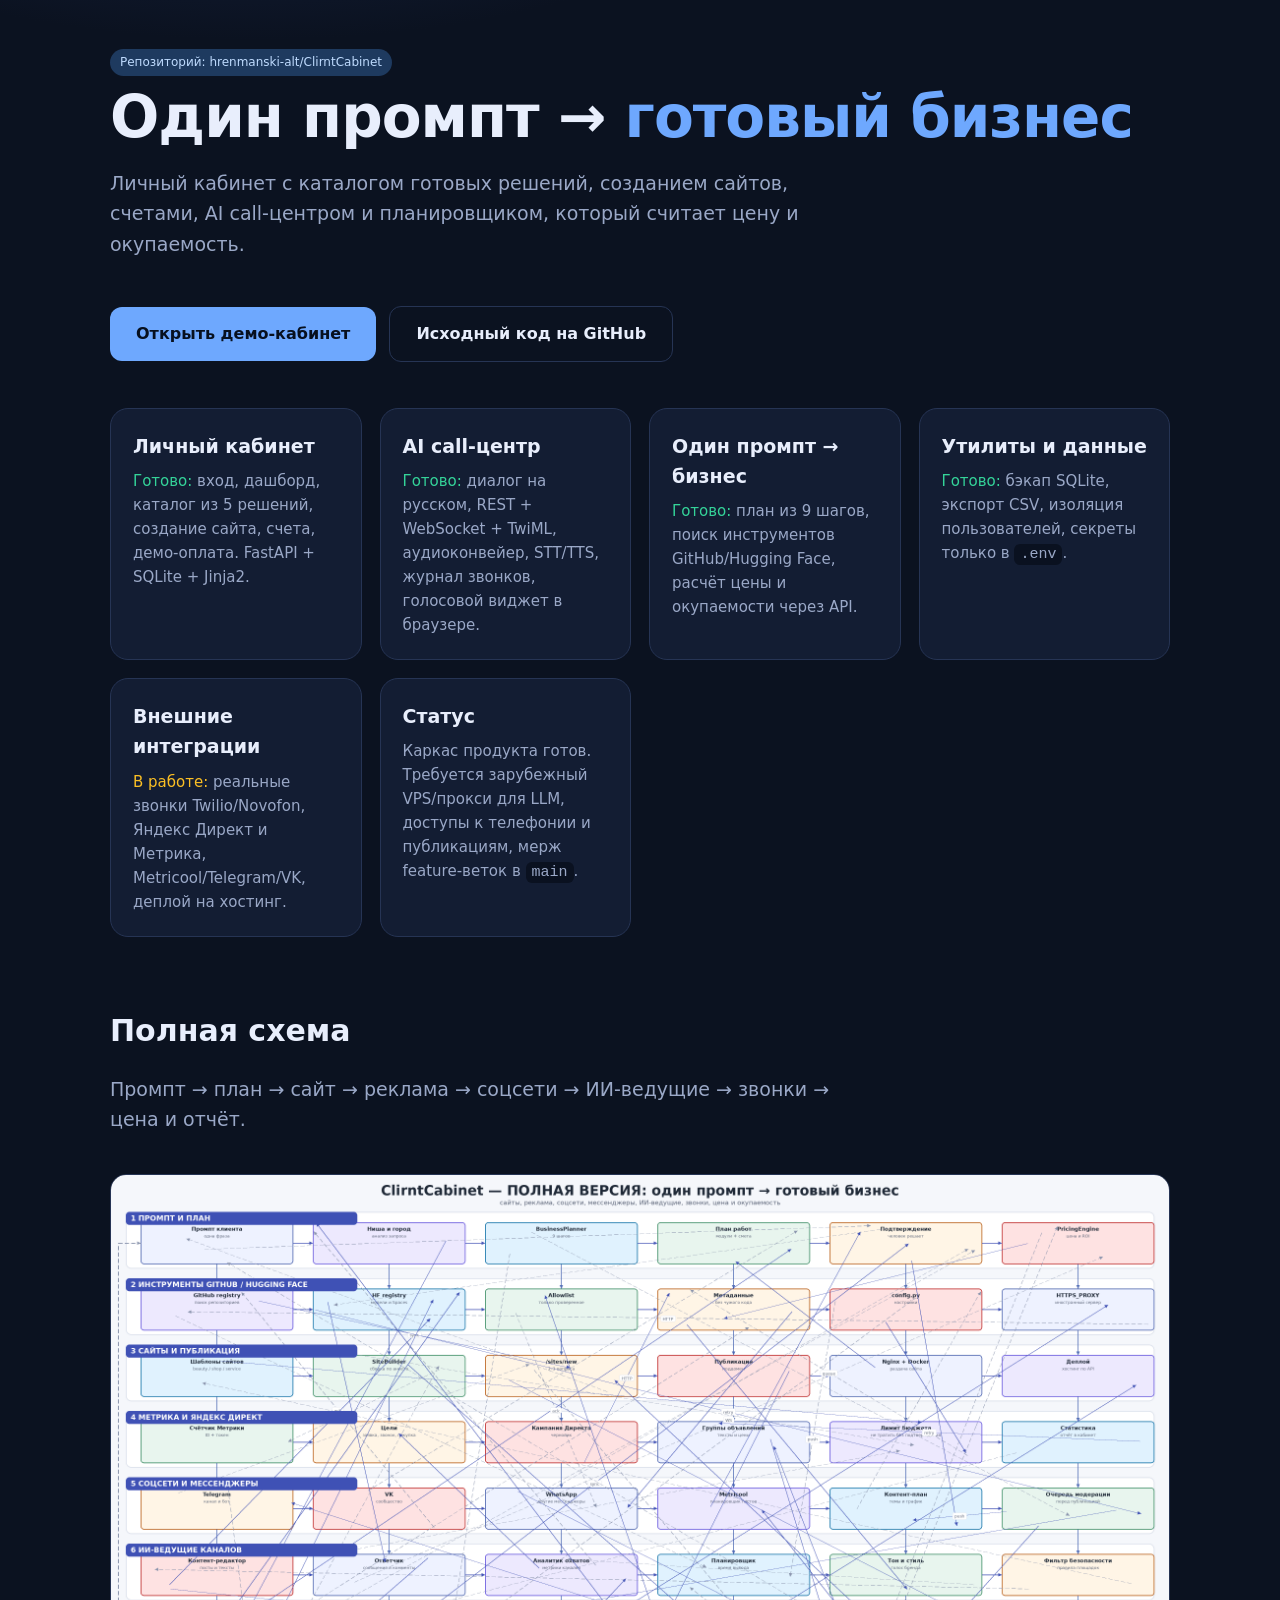
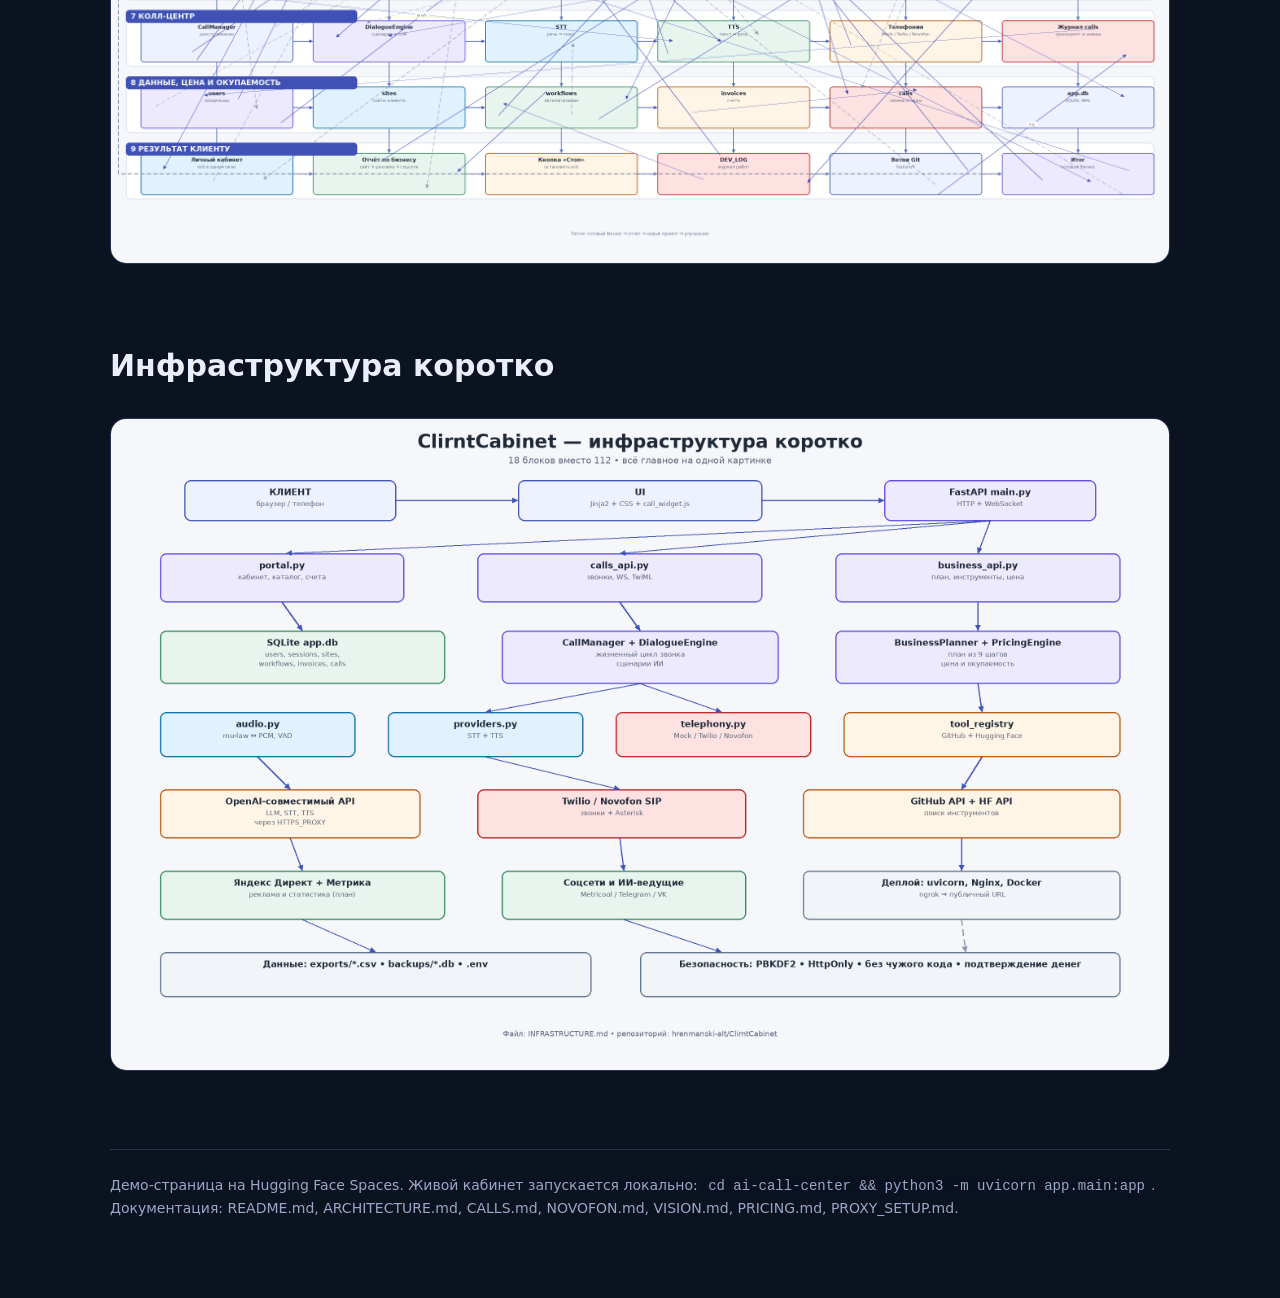
==== deploy_space/index.html @ 97dcaed8 "Publish ClirntCabinet showcase on Hugging Face and save link to phone" ====
<!doctype html>
<html lang="ru">
<head>
<meta charset="utf-8">
<meta name="viewport" content="width=device-width, initial-scale=1">
<title>ClirntCabinet — личный кабинет и AI call-центр</title>
<style>
:root{--bg:#0b1220;--card:#131d33;--line:#263454;--text:#e8eefc;--muted:#9aa8c7;--accent:#6ea8fe;--green:#34d399}
*{box-sizing:border-box}
body{margin:0;background:radial-gradient(1200px 600px at 20% -10%,#1c2c55 0%,var(--bg) 55%);color:var(--text);font:16px/1.6 system-ui,-apple-system,Segoe UI,sans-serif}
.wrap{max-width:1100px;margin:auto;padding:48px 20px 80px}
h1{font-size:clamp(32px,6vw,58px);line-height:1.08;margin:0 0 16px;letter-spacing:-1px}
h1 span{color:var(--accent)}
.sub{font-size:19px;color:var(--muted);max-width:760px}
.btn{display:inline-block;margin:28px 8px 0 0;padding:14px 26px;border-radius:12px;background:var(--accent);color:#07101f;font-weight:800;text-decoration:none}
.btn.ghost{background:transparent;border:1px solid var(--line);color:var(--text)}
.grid{display:grid;grid-template-columns:repeat(auto-fit,minmax(250px,1fr));gap:18px;margin-top:46px}
.card{background:var(--card);border:1px solid var(--line);border-radius:18px;padding:22px}
.card h3{margin:0 0 8px;font-size:19px}
.card p{margin:0;color:var(--muted);font-size:15px}
.tag{display:inline-block;padding:4px 10px;border-radius:999px;background:#1e3a5f;color:#bfdbfe;font-size:12px;margin-bottom:10px}
.ok{color:var(--green)}
.section{margin-top:70px}
.section h2{font-size:30px;margin:0 0 8px}
img{width:100%;border:1px solid var(--line);border-radius:16px;margin-top:20px;background:#fff}
footer{margin-top:70px;color:var(--muted);font-size:14px;border-top:1px solid var(--line);padding-top:24px}
code{background:#0a1120;padding:2px 6px;border-radius:6px}
</style>
</head>
<body>
<div class="wrap">
  <span class="tag">Репозиторий: hrenmanski-alt/ClirntCabinet</span>
  <h1>Один промпт → <span>готовый бизнес</span></h1>
  <p class="sub">Личный кабинет с каталогом готовых решений, созданием сайтов, счетами, AI call-центром и планировщиком, который считает цену и окупаемость.</p>
  <a class="btn" href="DEMO_URL">Открыть демо-кабинет</a>
  <a class="btn ghost" href="https://github.com/hrenmanski-alt/ClirntCabinet">Исходный код на GitHub</a>

  <div class="grid">
    <div class="card"><h3>Личный кабинет</h3><p><span class="ok">Готово:</span> вход, дашборд, каталог из 5 решений, создание сайта, счета, демо-оплата. FastAPI + SQLite + Jinja2.</p></div>
    <div class="card"><h3>AI call-центр</h3><p><span class="ok">Готово:</span> диалог на русском, REST + WebSocket + TwiML, аудиоконвейер, STT/TTS, журнал звонков, голосовой виджет в браузере.</p></div>
    <div class="card"><h3>Один промпт → бизнес</h3><p><span class="ok">Готово:</span> план из 9 шагов, поиск инструментов GitHub/Hugging Face, расчёт цены и окупаемости через API.</p></div>
    <div class="card"><h3>Утилиты и данные</h3><p><span class="ok">Готово:</span> бэкап SQLite, экспорт CSV, изоляция пользователей, секреты только в <code>.env</code>.</p></div>
    <div class="card"><h3>Внешние интеграции</h3><p><span style="color:#fbbf24">В работе:</span> реальные звонки Twilio/Novofon, Яндекс Директ и Метрика, Metricool/Telegram/VK, деплой на хостинг.</p></div>
    <div class="card"><h3>Статус</h3><p>Каркас продукта готов. Требуется зарубежный VPS/прокси для LLM, доступы к телефонии и публикациям, мерж feature-веток в <code>main</code>.</p></div>
  </div>

  <div class="section">
    <h2>Полная схема</h2>
    <p class="sub">Промпт → план → сайт → реклама → соцсети → ИИ-ведущие → звонки → цена и отчёт.</p>
    <img src="assets/business_full.png" alt="Полная архитектура бизнес-конвейера">
  </div>

  <div class="section">
    <h2>Инфраструктура коротко</h2>
    <img src="assets/infrastructure_short.png" alt="Короткая схема инфраструктуры">
  </div>

  <footer>
    Демо-страница на Hugging Face Spaces. Живой кабинет запускается локально: <code>cd ai-call-center && python3 -m uvicorn app.main:app</code>.<br>
    Документация: README.md, ARCHITECTURE.md, CALLS.md, NOVOFON.md, VISION.md, PRICING.md, PROXY_SETUP.md.
  </footer>
</div>
</body>
</html>
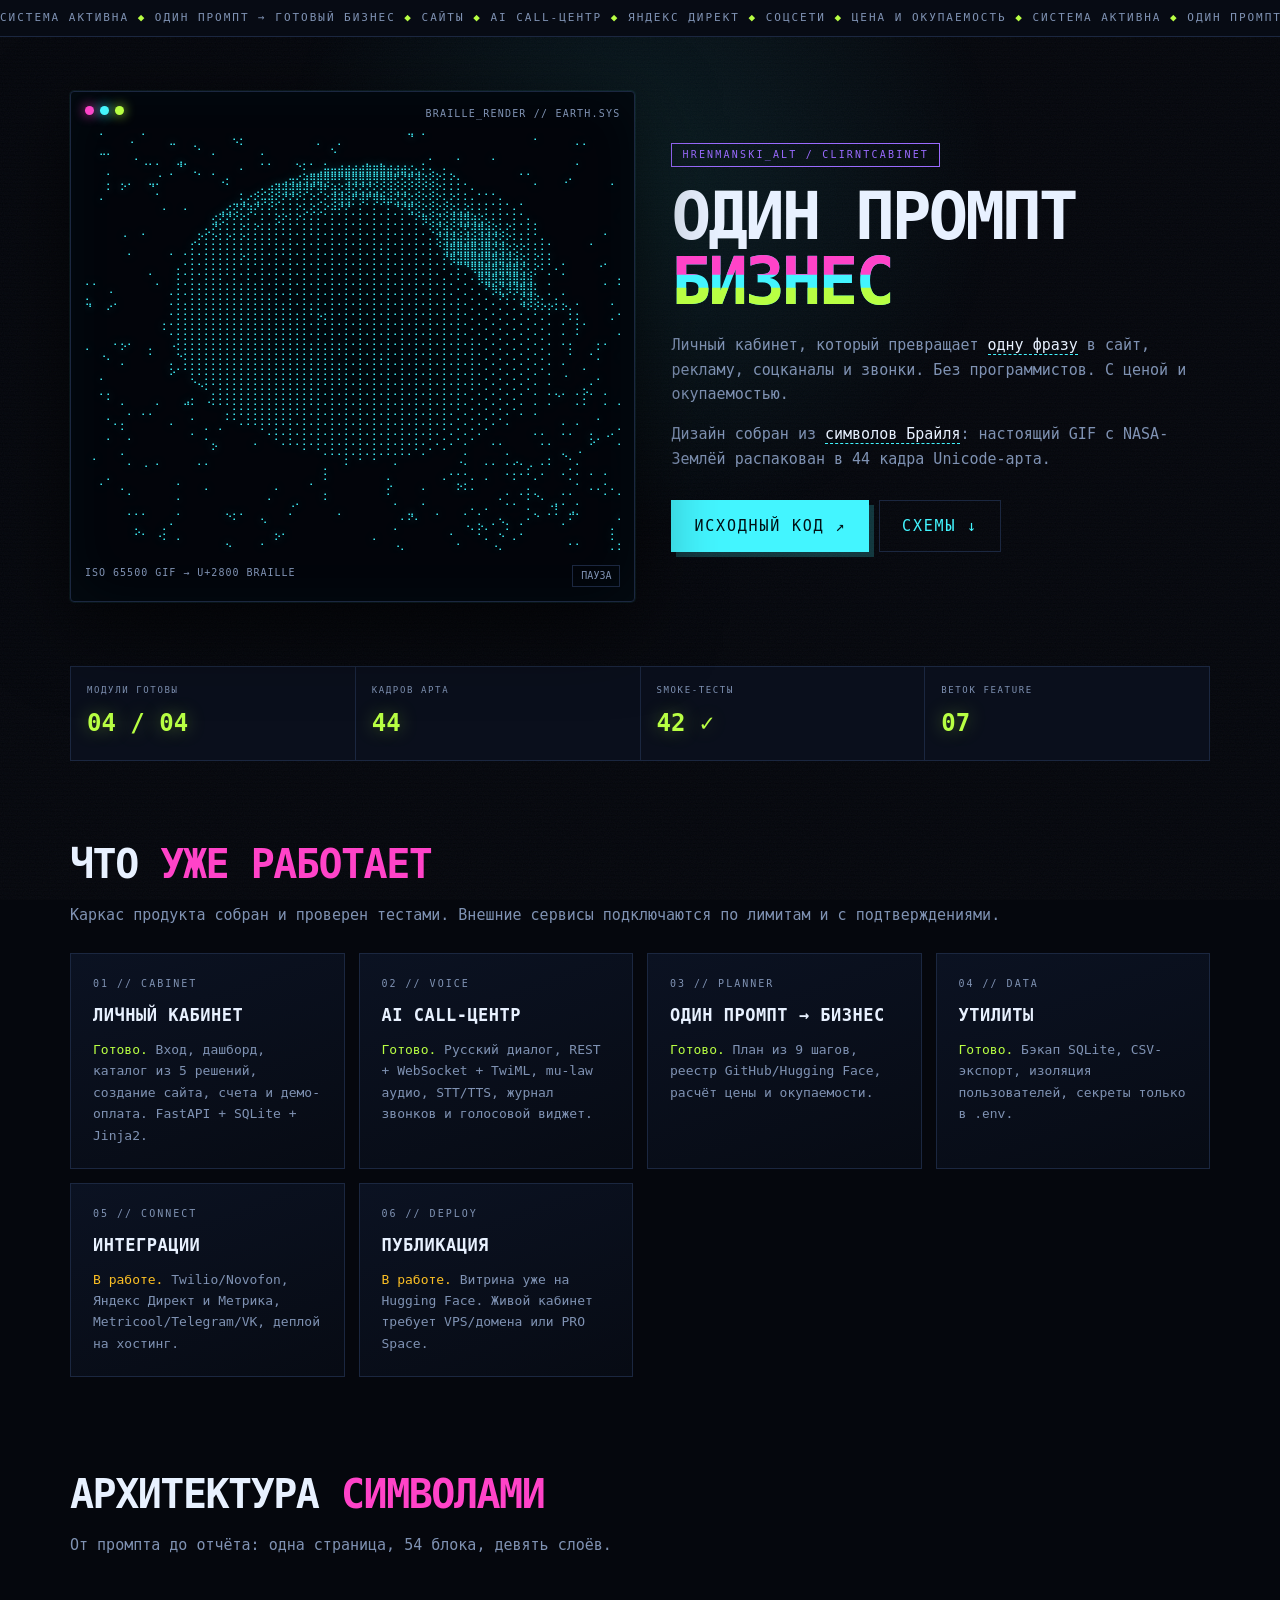
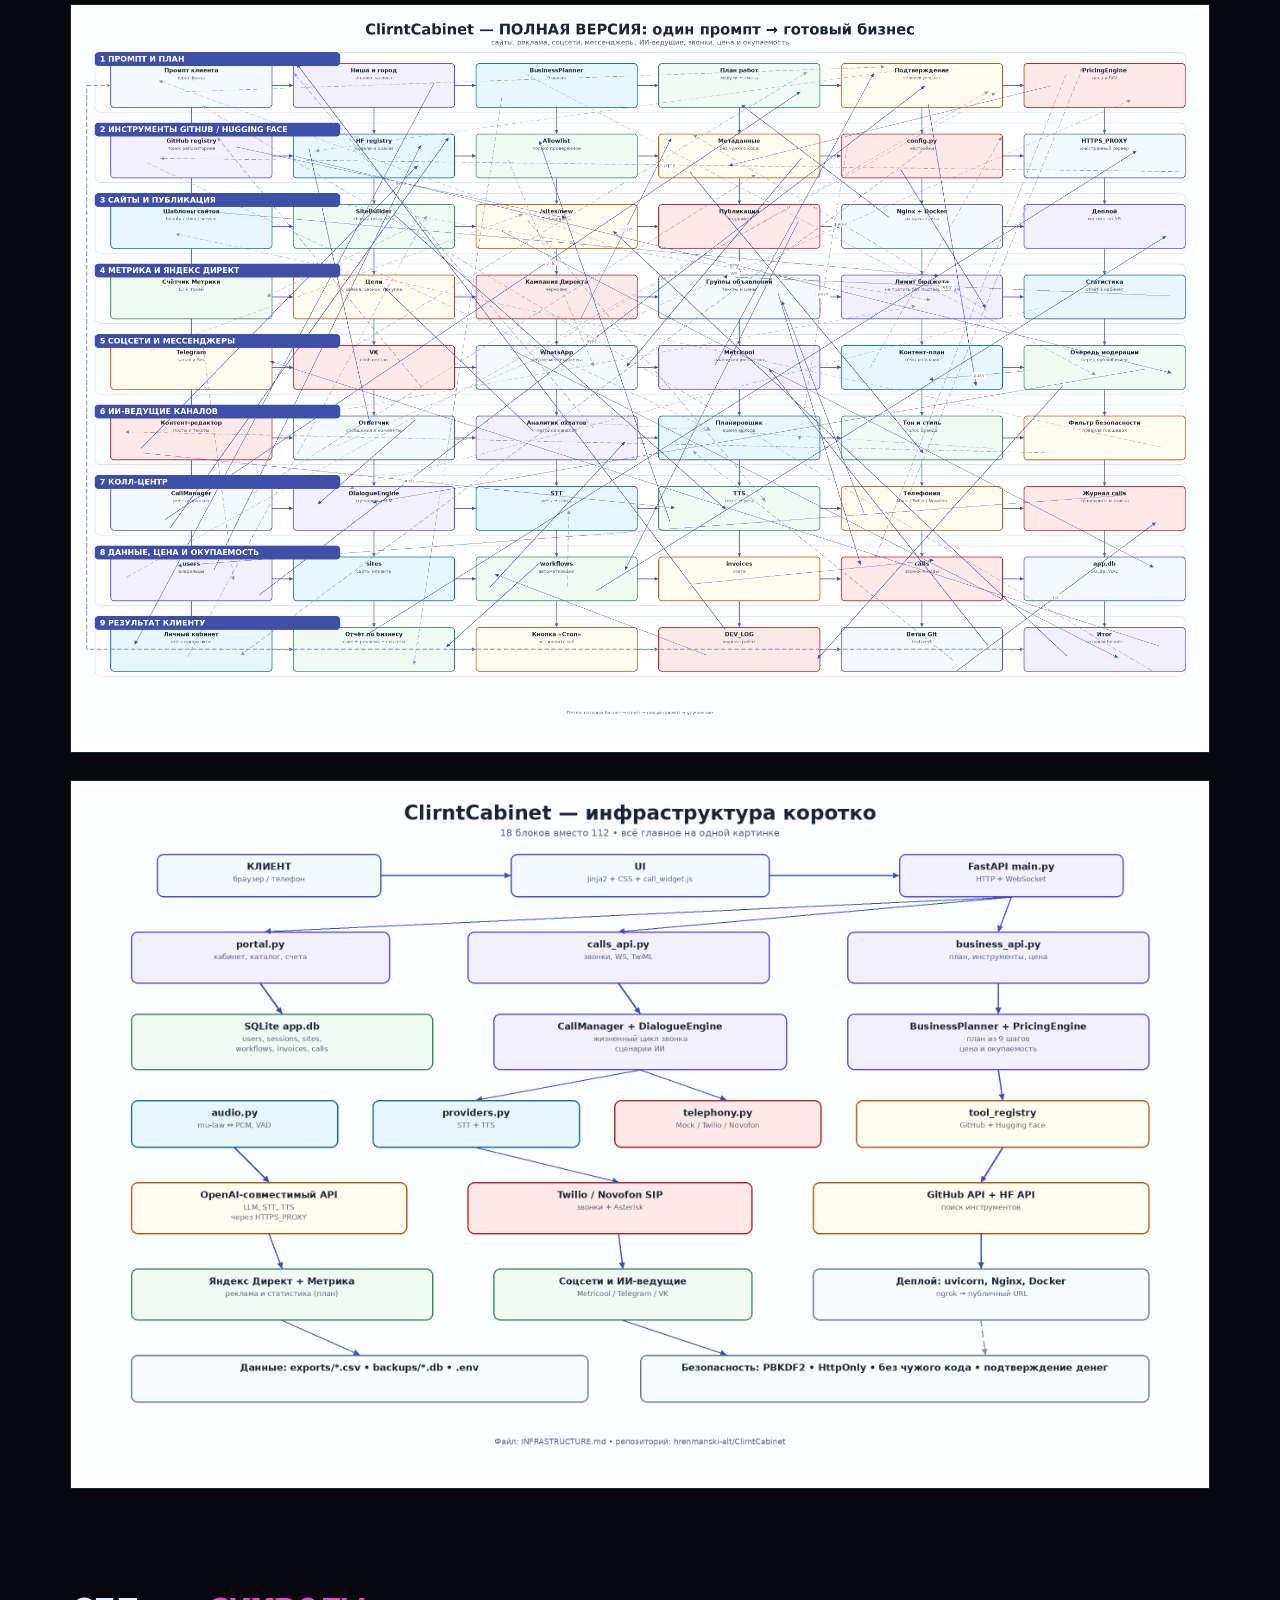
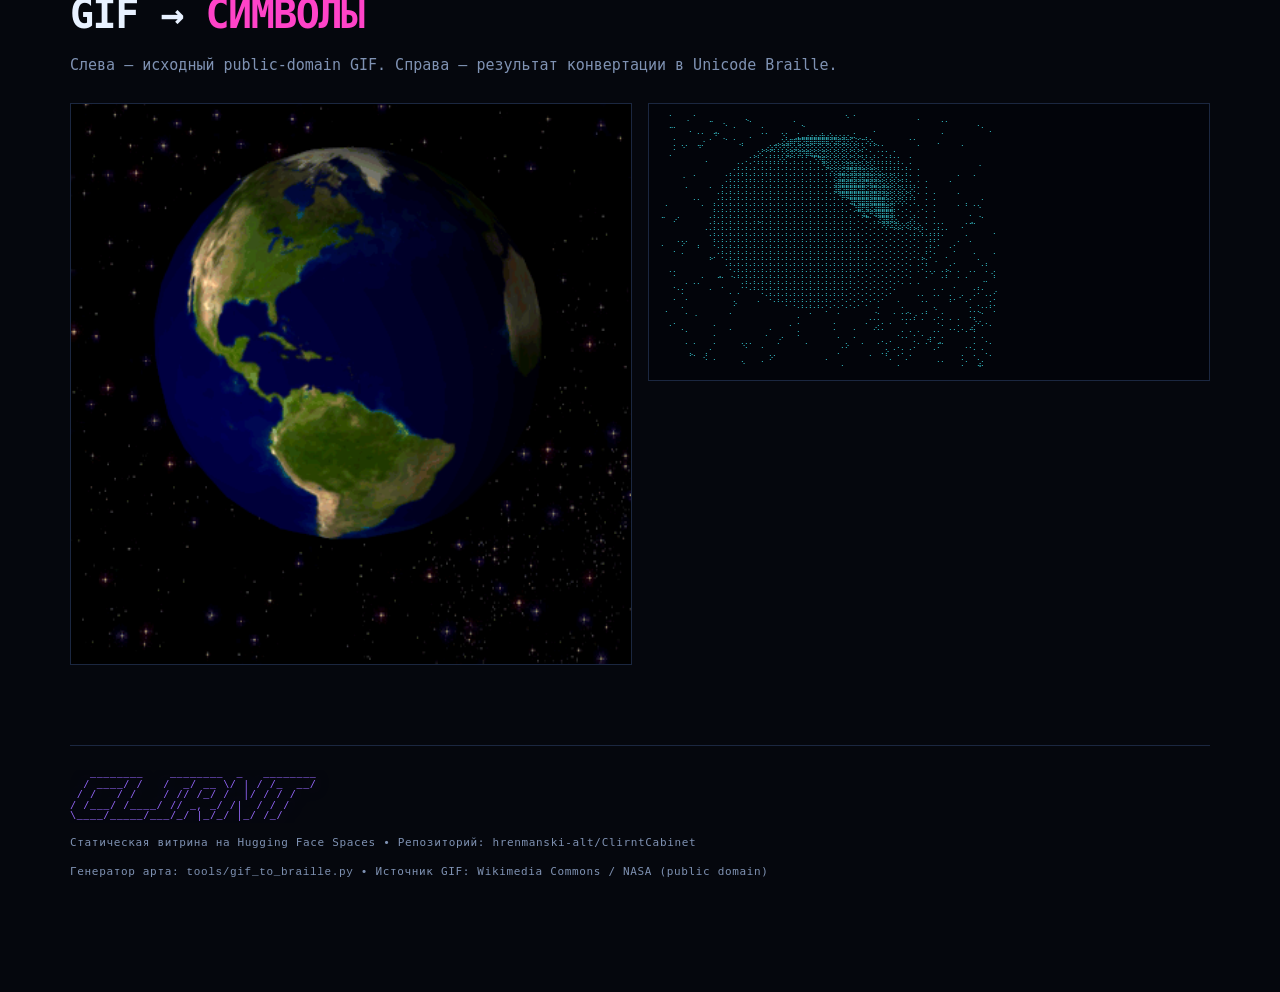
==== commit 67e9ea06: "Add Braille ASCII design showcase and generator" ====
--- a/deploy_space/index.html
+++ b/deploy_space/index.html
@@ -3,62 +3,212 @@
 <head>
 <meta charset="utf-8">
 <meta name="viewport" content="width=device-width, initial-scale=1">
-<title>ClirntCabinet — личный кабинет и AI call-центр</title>
+<title>ClirntCabinet // ONE PROMPT → BUSINESS</title>
 <style>
-:root{--bg:#0b1220;--card:#131d33;--line:#263454;--text:#e8eefc;--muted:#9aa8c7;--accent:#6ea8fe;--green:#34d399}
+:root{
+  --bg:#05070d; --panel:#0a0f1c; --line:#1b2740;
+  --cyan:#43f5ff; --pink:#ff43c8; --lime:#b8ff43; --violet:#9a6bff;
+  --text:#e8f1ff; --muted:#7f92b3;
+}
 *{box-sizing:border-box}
-body{margin:0;background:radial-gradient(1200px 600px at 20% -10%,#1c2c55 0%,var(--bg) 55%);color:var(--text);font:16px/1.6 system-ui,-apple-system,Segoe UI,sans-serif}
-.wrap{max-width:1100px;margin:auto;padding:48px 20px 80px}
-h1{font-size:clamp(32px,6vw,58px);line-height:1.08;margin:0 0 16px;letter-spacing:-1px}
-h1 span{color:var(--accent)}
-.sub{font-size:19px;color:var(--muted);max-width:760px}
-.btn{display:inline-block;margin:28px 8px 0 0;padding:14px 26px;border-radius:12px;background:var(--accent);color:#07101f;font-weight:800;text-decoration:none}
-.btn.ghost{background:transparent;border:1px solid var(--line);color:var(--text)}
-.grid{display:grid;grid-template-columns:repeat(auto-fit,minmax(250px,1fr));gap:18px;margin-top:46px}
-.card{background:var(--card);border:1px solid var(--line);border-radius:18px;padding:22px}
-.card h3{margin:0 0 8px;font-size:19px}
-.card p{margin:0;color:var(--muted);font-size:15px}
-.tag{display:inline-block;padding:4px 10px;border-radius:999px;background:#1e3a5f;color:#bfdbfe;font-size:12px;margin-bottom:10px}
-.ok{color:var(--green)}
-.section{margin-top:70px}
-.section h2{font-size:30px;margin:0 0 8px}
-img{width:100%;border:1px solid var(--line);border-radius:16px;margin-top:20px;background:#fff}
-footer{margin-top:70px;color:var(--muted);font-size:14px;border-top:1px solid var(--line);padding-top:24px}
-code{background:#0a1120;padding:2px 6px;border-radius:6px}
+html{scroll-behavior:smooth}
+body{
+  margin:0;background:var(--bg);color:var(--text);
+  font:15px/1.65 ui-monospace,SFMono-Regular,Menlo,Consolas,"DejaVu Sans Mono",monospace;
+  overflow-x:hidden;cursor:crosshair;
+}
+/* --- atmosphere --- */
+.scanlines,.noise,.glow{position:fixed;inset:0;pointer-events:none;z-index:9}
+.scanlines{background:repeating-linear-gradient(180deg,transparent 0 3px,rgba(0,0,0,.28) 3px 4px);opacity:.45}
+.noise{opacity:.045;background-image:url("data:image/svg+xml,%3Csvg xmlns='http://www.w3.org/2000/svg' width='120' height='120'%3E%3Cfilter id='n'%3E%3CfeTurbulence type='fractalNoise' baseFrequency='.85' numOctaves='3'/%3E%3C/filter%3E%3Crect width='100%25' height='100%25' filter='url(%23n)'/%3E%3C/svg%3E")}
+.glow{background:radial-gradient(520px circle at var(--mx,50%) var(--my,20%),rgba(67,245,255,.09),transparent 70%)}
+a{color:var(--cyan);text-decoration:none}
+a:hover{color:var(--pink)}
+.wrap{position:relative;z-index:10;max-width:1180px;margin:auto;padding:0 20px 100px}
+
+/* --- ticker --- */
+.ticker{position:relative;z-index:11;overflow:hidden;border-bottom:1px solid var(--line);background:#070b14;white-space:nowrap;font-size:11px;letter-spacing:.18em;color:var(--muted);padding:9px 0}
+.ticker div{display:inline-block;animation:slide 26s linear infinite}
+.ticker b{color:var(--lime);font-weight:400}
+@keyframes slide{from{transform:translateX(100vw)}to{transform:translateX(-100%)}}
+
+/* --- hero --- */
+.hero{display:grid;grid-template-columns:minmax(0,1.05fr) minmax(0,1fr);gap:36px;align-items:center;padding:54px 0 26px}
+.terminal{
+  position:relative;border:1px solid var(--line);border-radius:4px;background:#02040a;
+  padding:14px;box-shadow:0 0 0 1px rgba(67,245,255,.06),0 24px 80px rgba(0,0,0,.65),inset 0 0 60px rgba(67,245,255,.035);
+  overflow:hidden;
+}
+.terminal:before{content:"";position:absolute;inset:0;background:linear-gradient(115deg,transparent 42%,rgba(67,245,255,.07) 50%,transparent 58%);transform:translateX(-100%);animation:sweep 6s ease-in-out infinite}
+@keyframes sweep{0%,60%{transform:translateX(-100%)}100%{transform:translateX(100%)}}
+.bar{display:flex;gap:6px;margin-bottom:10px}
+.bar i{width:9px;height:9px;border-radius:50%;background:var(--pink);box-shadow:0 0 12px var(--pink)}
+.bar i:nth-child(2){background:var(--cyan);box-shadow:0 0 12px var(--cyan)}
+.bar i:nth-child(3){background:var(--lime);box-shadow:0 0 12px var(--lime)}
+.bar span{margin-left:auto;color:var(--muted);font-size:10px;letter-spacing:.12em}
+pre#ascii{
+  margin:0;color:var(--cyan);font:10px/1 ui-monospace,Menlo,Consolas,"DejaVu Sans Mono",monospace;
+  letter-spacing:0;text-shadow:0 0 8px rgba(67,245,255,.55);white-space:pre;
+  width:100%;overflow:hidden;
+}
+@media(max-width:700px){pre#ascii{font-size:5.3px}}
+.terminal-foot{display:flex;justify-content:space-between;margin-top:12px;color:var(--muted);font-size:10px;letter-spacing:.1em}
+.btn-mini{border:1px solid var(--line);background:transparent;color:var(--muted);font:inherit;font-size:10px;padding:2px 8px;cursor:pointer}
+.btn-mini:hover{color:var(--cyan);border-color:var(--cyan)}
+
+.tag{display:inline-block;border:1px solid var(--violet);color:var(--violet);padding:3px 10px;font-size:10px;letter-spacing:.22em;text-transform:uppercase;margin-bottom:18px}
+h1{font-size:clamp(34px,6.4vw,66px);line-height:.98;margin:0 0 18px;letter-spacing:-3px;text-transform:uppercase}
+h1 .g{position:relative;display:inline-block;color:var(--cyan)}
+h1 .g:before,h1 .g:after{content:attr(data-t);position:absolute;left:0;top:0;width:100%;overflow:hidden}
+h1 .g:before{color:var(--pink);clip-path:inset(0 0 62% 0);animation:gl1 3.4s steps(2) infinite}
+h1 .g:after{color:var(--lime);clip-path:inset(58% 0 0 0);animation:gl2 2.7s steps(2) infinite}
+@keyframes gl1{0%,88%,100%{transform:translate(0)}90%{transform:translate(-4px,1px)}94%{transform:translate(3px,-1px)}}
+@keyframes gl2{0%,85%,100%{transform:translate(0)}88%{transform:translate(4px,1px)}92%{transform:translate(-3px,0)}}
+.lead{color:var(--muted);max-width:520px;font-size:15px}
+.lead em{color:var(--text);font-style:normal;border-bottom:1px dashed var(--cyan)}
+.actions{display:flex;flex-wrap:wrap;gap:10px;margin-top:28px}
+.btn{padding:13px 22px;border:1px solid var(--cyan);color:#001015;background:var(--cyan);font:700 12px/1 inherit;letter-spacing:.12em;text-transform:uppercase;box-shadow:5px 5px 0 rgba(67,245,255,.2)}
+.btn:hover{box-shadow:5px 5px 0 var(--pink);color:#000}
+.btn.ghost{background:transparent;color:var(--cyan);border-color:var(--line);box-shadow:none}
+.btn.ghost:hover{border-color:var(--pink);color:var(--pink);box-shadow:none}
+
+/* --- telemetry --- */
+.telemetry{display:grid;grid-template-columns:repeat(4,1fr);gap:1px;background:var(--line);border:1px solid var(--line);margin:38px 0 70px}
+.t{background:var(--panel);padding:16px}
+.t small{display:block;color:var(--muted);font-size:9px;letter-spacing:.18em;text-transform:uppercase}
+.t b{display:block;font-size:24px;color:var(--lime);margin-top:6px;text-shadow:0 0 18px rgba(184,255,67,.35)}
+
+/* --- cards --- */
+h2{font-size:clamp(24px,4vw,40px);letter-spacing:-1.5px;text-transform:uppercase;margin:0 0 6px}
+h2 span{color:var(--pink)}
+.hint{color:var(--muted);margin:0 0 26px}
+.grid{display:grid;grid-template-columns:repeat(auto-fit,minmax(270px,1fr));gap:14px}
+.card{position:relative;background:linear-gradient(160deg,#0b1222,#070b14);border:1px solid var(--line);padding:22px;overflow:hidden;transition:.25s}
+.card:before{content:"";position:absolute;left:0;top:0;width:3px;height:100%;background:var(--cyan);transform:scaleY(0);transform-origin:top;transition:.25s}
+.card:hover{transform:translateY(-5px);border-color:var(--cyan);box-shadow:0 18px 40px rgba(0,0,0,.5)}
+.card:hover:before{transform:scaleY(1)}
+.card:nth-child(2n):before{background:var(--pink)}
+.card:nth-child(3n):before{background:var(--lime)}
+.card .num{color:var(--muted);font-size:10px;letter-spacing:.2em}
+.card h3{margin:8px 0 10px;font-size:17px;text-transform:uppercase;letter-spacing:.5px}
+.card p{margin:0;color:var(--muted);font-size:13px}
+.ok{color:var(--lime)}
+.wait{color:#fbbf24}
+
+.section{margin-top:84px}
+.diagram{width:100%;border:1px solid var(--line);background:#fff;padding:8px;margin-top:20px;filter:saturate(.85) contrast(1.05)}
+.split{display:grid;grid-template-columns:1fr 1fr;gap:16px;align-items:start}
+@media(max-width:760px){.hero,.split,.telemetry{grid-template-columns:1fr}}
+pre.sample{margin:0;background:#02040a;border:1px solid var(--line);padding:12px;color:var(--cyan);font:6px/1 monospace;overflow:hidden;max-height:280px}
+img.src{width:100%;border:1px solid var(--line);background:#000}
+.logo{white-space:pre;color:var(--violet);font:10px/1.05 monospace;text-shadow:0 0 16px rgba(154,107,255,.5);overflow:hidden}
+footer{margin-top:80px;border-top:1px solid var(--line);padding-top:24px;color:var(--muted);font-size:11px;letter-spacing:.06em}
+footer a{color:var(--muted)}
 </style>
 </head>
 <body>
+<div class="scanlines"></div><div class="noise"></div><div class="glow"></div>
+
+<div class="ticker"><div>
+  СИСТЕМА АКТИВНА <b>◆</b> ОДИН ПРОМПТ → ГОТОВЫЙ БИЗНЕС <b>◆</b> САЙТЫ <b>◆</b> AI CALL-ЦЕНТР <b>◆</b> ЯНДЕКС ДИРЕКТ <b>◆</b> СОЦСЕТИ <b>◆</b> ЦЕНА И ОКУПАЕМОСТЬ <b>◆</b> 
+  СИСТЕМА АКТИВНА <b>◆</b> ОДИН ПРОМПТ → ГОТОВЫЙ БИЗНЕС <b>◆</b> САЙТЫ <b>◆</b> AI CALL-ЦЕНТР <b>◆</b> ЯНДЕКС ДИРЕКТ <b>◆</b> СОЦСЕТИ <b>◆</b> ЦЕНА И ОКУПАЕМОСТЬ <b>◆</b>
+</div></div>
+
 <div class="wrap">
-  <span class="tag">Репозиторий: hrenmanski-alt/ClirntCabinet</span>
-  <h1>Один промпт → <span>готовый бизнес</span></h1>
-  <p class="sub">Личный кабинет с каталогом готовых решений, созданием сайтов, счетами, AI call-центром и планировщиком, который считает цену и окупаемость.</p>
-  <a class="btn" href="DEMO_URL">Открыть демо-кабинет</a>
-  <a class="btn ghost" href="https://github.com/hrenmanski-alt/ClirntCabinet">Исходный код на GitHub</a>
-
-  <div class="grid">
-    <div class="card"><h3>Личный кабинет</h3><p><span class="ok">Готово:</span> вход, дашборд, каталог из 5 решений, создание сайта, счета, демо-оплата. FastAPI + SQLite + Jinja2.</p></div>
-    <div class="card"><h3>AI call-центр</h3><p><span class="ok">Готово:</span> диалог на русском, REST + WebSocket + TwiML, аудиоконвейер, STT/TTS, журнал звонков, голосовой виджет в браузере.</p></div>
-    <div class="card"><h3>Один промпт → бизнес</h3><p><span class="ok">Готово:</span> план из 9 шагов, поиск инструментов GitHub/Hugging Face, расчёт цены и окупаемости через API.</p></div>
-    <div class="card"><h3>Утилиты и данные</h3><p><span class="ok">Готово:</span> бэкап SQLite, экспорт CSV, изоляция пользователей, секреты только в <code>.env</code>.</p></div>
-    <div class="card"><h3>Внешние интеграции</h3><p><span style="color:#fbbf24">В работе:</span> реальные звонки Twilio/Novofon, Яндекс Директ и Метрика, Metricool/Telegram/VK, деплой на хостинг.</p></div>
-    <div class="card"><h3>Статус</h3><p>Каркас продукта готов. Требуется зарубежный VPS/прокси для LLM, доступы к телефонии и публикациям, мерж feature-веток в <code>main</code>.</p></div>
+  <header class="hero">
+    <div class="terminal">
+      <div class="bar"><i></i><i></i><i></i><span>BRAILLE_RENDER // EARTH.SYS</span></div>
+      <pre id="ascii">ЗАГРУЗКА СИМВОЛОВ…</pre>
+      <div class="terminal-foot">
+        <span>ISO 65500 GIF → U+2800 BRAILLE</span>
+        <button class="btn-mini" id="toggle">ПАУЗА</button>
+      </div>
+    </div>
+    <div>
+      <span class="tag">Hrenmanski_alt / ClirntCabinet</span>
+      <h1>Один промпт<br><span class="g" data-t="БИЗНЕС">БИЗНЕС</span></h1>
+      <p class="lead">Личный кабинет, который превращает <em>одну фразу</em> в сайт, рекламу, соцканалы и звонки. Без программистов. С ценой и окупаемостью.</p>
+      <p class="lead">Дизайн собран из <em>символов Брайля</em>: настоящий GIF с NASA-Землёй распакован в 44 кадра Unicode-арта.</p>
+      <div class="actions">
+        <a class="btn" href="https://github.com/hrenmanski-alt/ClirntCabinet">Исходный код ↗</a>
+        <a class="btn ghost" href="#scheme">Схемы ↓</a>
+      </div>
+    </div>
+  </header>
+
+  <div class="telemetry">
+    <div class="t"><small>Модули готовы</small><b>04 / 04</b></div>
+    <div class="t"><small>Кадров арта</small><b>44</b></div>
+    <div class="t"><small>Smoke-тесты</small><b>42 ✓</b></div>
+    <div class="t"><small>Веток feature</small><b>07</b></div>
   </div>
 
-  <div class="section">
-    <h2>Полная схема</h2>
-    <p class="sub">Промпт → план → сайт → реклама → соцсети → ИИ-ведущие → звонки → цена и отчёт.</p>
-    <img src="assets/business_full.png" alt="Полная архитектура бизнес-конвейера">
-  </div>
-
-  <div class="section">
-    <h2>Инфраструктура коротко</h2>
-    <img src="assets/infrastructure_short.png" alt="Короткая схема инфраструктуры">
-  </div>
+  <section>
+    <h2>Что <span>уже работает</span></h2>
+    <p class="hint">Каркас продукта собран и проверен тестами. Внешние сервисы подключаются по лимитам и с подтверждениями.</p>
+    <div class="grid">
+      <div class="card"><div class="num">01 // CABINET</div><h3>Личный кабинет</h3><p><span class="ok">Готово.</span> Вход, дашборд, каталог из 5 решений, создание сайта, счета и демо-оплата. FastAPI + SQLite + Jinja2.</p></div>
+      <div class="card"><div class="num">02 // VOICE</div><h3>AI call-центр</h3><p><span class="ok">Готово.</span> Русский диалог, REST + WebSocket + TwiML, mu-law аудио, STT/TTS, журнал звонков и голосовой виджет.</p></div>
+      <div class="card"><div class="num">03 // PLANNER</div><h3>Один промпт → бизнес</h3><p><span class="ok">Готово.</span> План из 9 шагов, реестр GitHub/Hugging Face, расчёт цены и окупаемости.</p></div>
+      <div class="card"><div class="num">04 // DATA</div><h3>Утилиты</h3><p><span class="ok">Готово.</span> Бэкап SQLite, CSV-экспорт, изоляция пользователей, секреты только в <code>.env</code>.</p></div>
+      <div class="card"><div class="num">05 // CONNECT</div><h3>Интеграции</h3><p><span class="wait">В работе.</span> Twilio/Novofon, Яндекс Директ и Метрика, Metricool/Telegram/VK, деплой на хостинг.</p></div>
+      <div class="card"><div class="num">06 // DEPLOY</div><h3>Публикация</h3><p><span class="wait">В работе.</span> Витрина уже на Hugging Face. Живой кабинет требует VPS/домена или PRO Space.</p></div>
+    </div>
+  </section>
+
+  <section class="section" id="scheme">
+    <h2>Архитектура <span>символами</span></h2>
+    <p class="hint">От промпта до отчёта: одна страница, 54 блока, девять слоёв.</p>
+    <img class="diagram" src="assets/business_full.png" alt="Полная схема бизнес-конвейера">
+    <img class="diagram" src="assets/infrastructure_short.png" alt="Короткая схема инфраструктуры">
+  </section>
+
+  <section class="section">
+    <h2>GIF → <span>символы</span></h2>
+    <p class="hint">Слева — исходный public-domain GIF. Справа — результат конвертации в Unicode Braille.</p>
+    <div class="split">
+      <img class="src" src="assets/rotating_earth.gif" alt="Исходный GIF: вращающаяся Земля">
+      <pre class="sample" id="sample">…</pre>
+    </div>
+  </section>
 
   <footer>
-    Демо-страница на Hugging Face Spaces. Живой кабинет запускается локально: <code>cd ai-call-center && python3 -m uvicorn app.main:app</code>.<br>
-    Документация: README.md, ARCHITECTURE.md, CALLS.md, NOVOFON.md, VISION.md, PRICING.md, PROXY_SETUP.md.
+    <div class="logo">   ________    ________  _   ________
+  / ____/ /   /  _/ __ \/ | / /_  __/
+ / /   / /    / // /_/ /  |/ / / /
+/ /___/ /____/ // _, _/ /|  / / /
+\____/_____/___/_/ |_/_/ |_/ /_/</div>
+    <p>Статическая витрина на Hugging Face Spaces • Репозиторий: <a href="https://github.com/hrenmanski-alt/ClirntCabinet">hrenmanski-alt/ClirntCabinet</a></p>
+    <p>Генератор арта: <code>tools/gif_to_braille.py</code> • Источник GIF: Wikimedia Commons / NASA (public domain)</p>
   </footer>
 </div>
+
+<script src="ascii_frames.js"></script>
+<script>
+(function(){
+  const frames = window.ASCII_FRAMES || [];
+  const out = document.getElementById('ascii');
+  const sample = document.getElementById('sample');
+  const toggle = document.getElementById('toggle');
+  let i = 0, timer = null;
+
+  function draw(){
+    if(!frames.length) return;
+    out.textContent = frames[i];
+    if(sample && i % 8 === 0) sample.textContent = frames[i];
+    i = (i + 1) % frames.length;
+  }
+  function play(){ if(!timer) timer = setInterval(draw, 90); toggle.textContent = 'ПАУЗА'; }
+  function pause(){ clearInterval(timer); timer = null; toggle.textContent = 'ИГРАТЬ'; }
+  toggle.addEventListener('click', function(){ timer ? pause() : play(); });
+  document.addEventListener('keydown', function(e){ if(e.code === 'Space'){ e.preventDefault(); timer ? pause() : play(); } });
+  if(frames.length){ draw(); play(); }
+
+  document.addEventListener('mousemove', function(e){
+    document.documentElement.style.setProperty('--mx', e.clientX + 'px');
+    document.documentElement.style.setProperty('--my', e.clientY + 'px');
+  });
+})();
+</script>
 </body>
 </html>
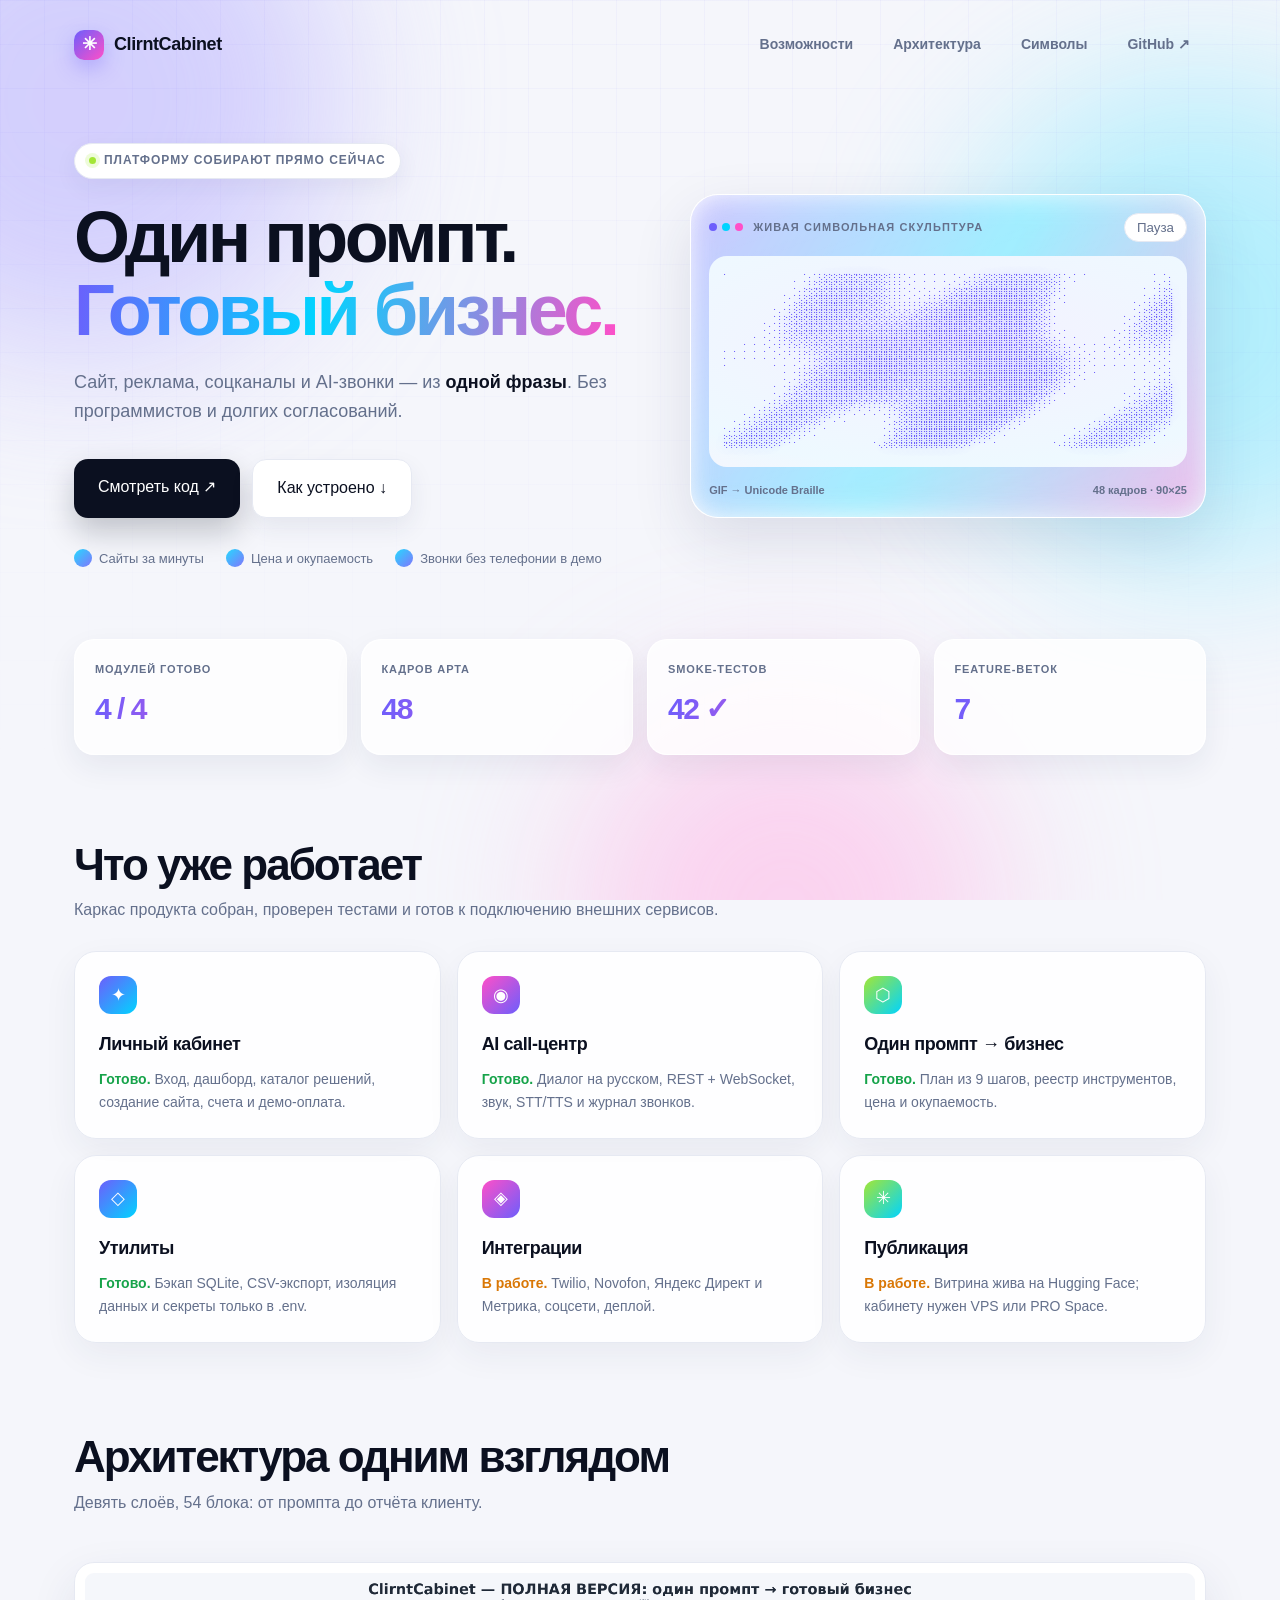
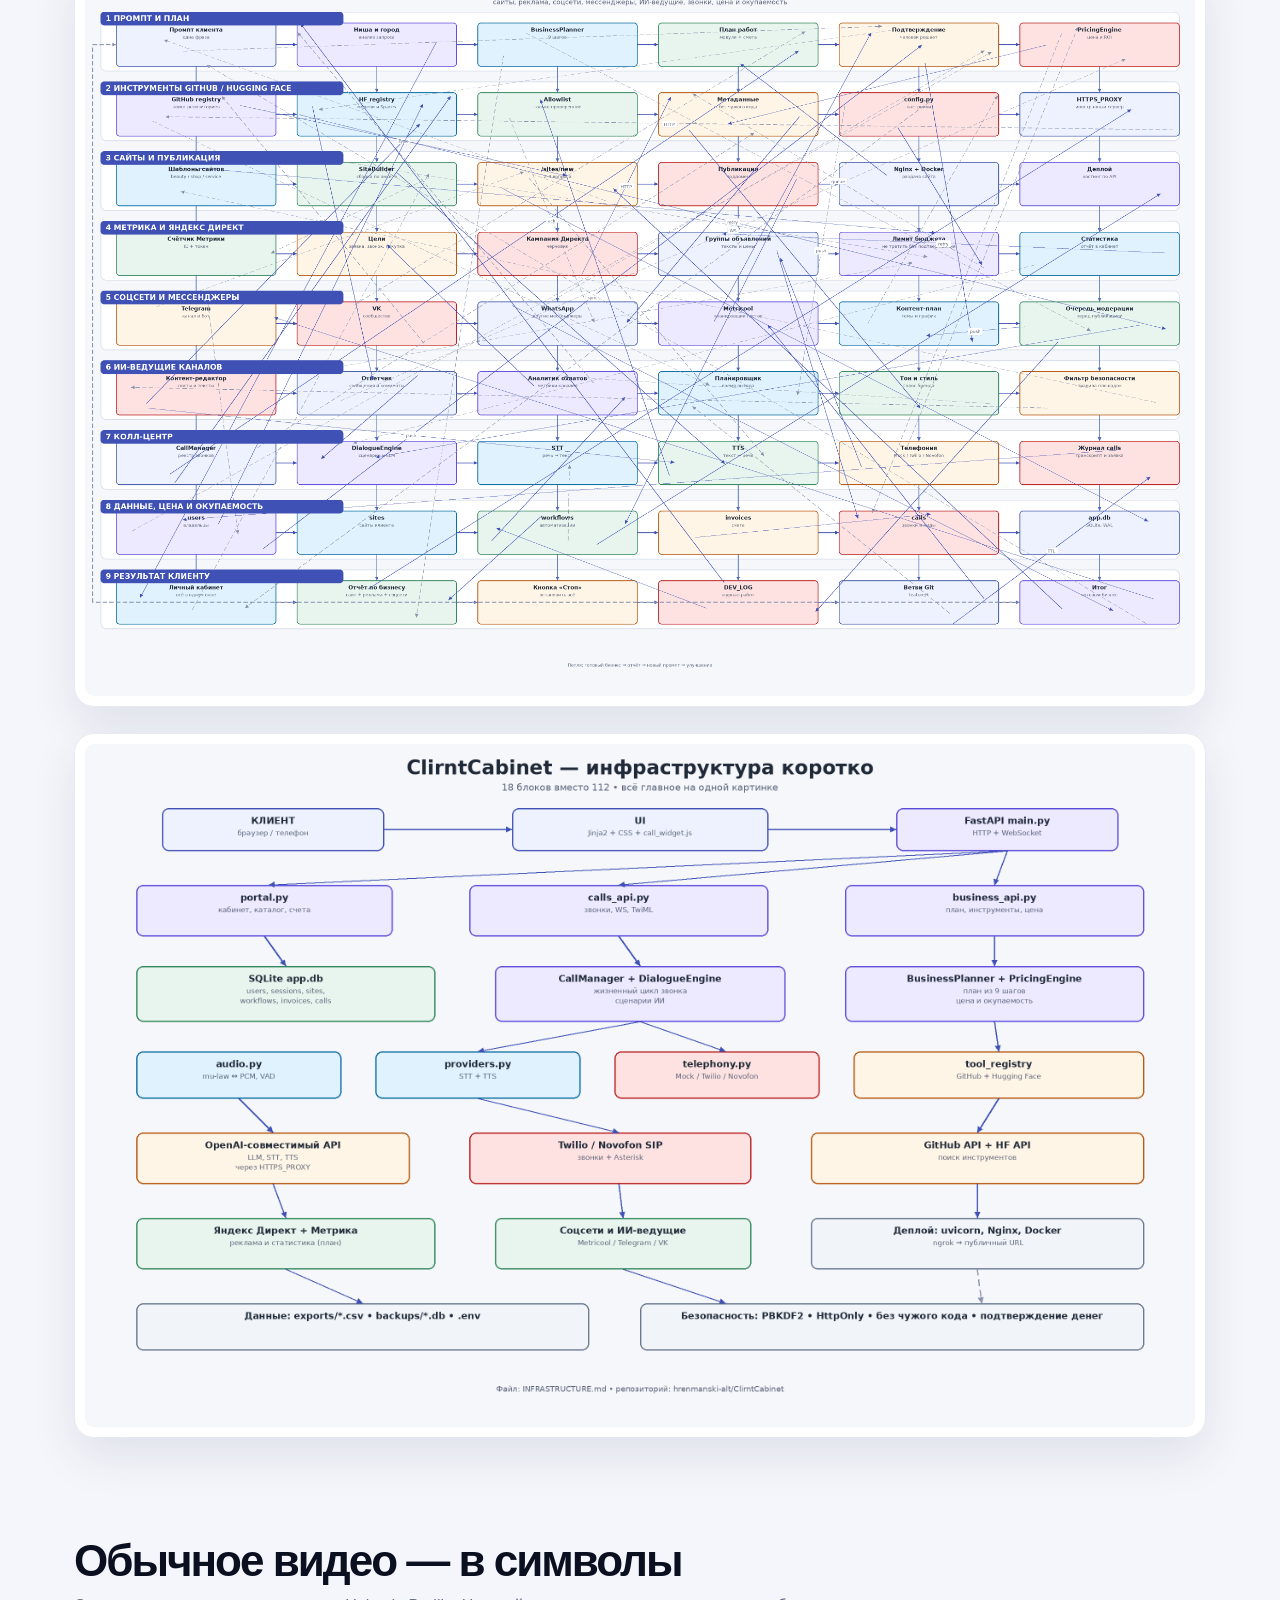
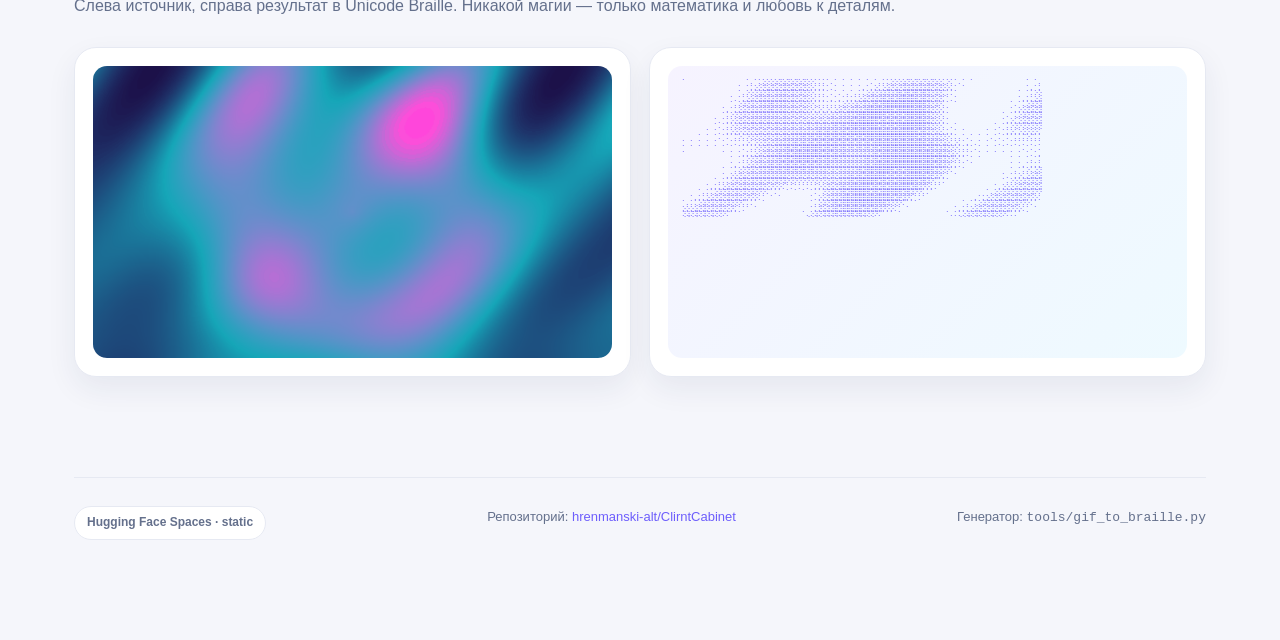
==== commit b6f305ed: "Modernize showcase design with neon Braille sculpture" ====
--- a/deploy_space/index.html
+++ b/deploy_space/index.html
@@ -3,183 +3,190 @@
 <head>
 <meta charset="utf-8">
 <meta name="viewport" content="width=device-width, initial-scale=1">
-<title>ClirntCabinet // ONE PROMPT → BUSINESS</title>
+<title>ClirntCabinet — один промпт, готовый бизнес</title>
 <style>
 :root{
-  --bg:#05070d; --panel:#0a0f1c; --line:#1b2740;
-  --cyan:#43f5ff; --pink:#ff43c8; --lime:#b8ff43; --violet:#9a6bff;
-  --text:#e8f1ff; --muted:#7f92b3;
+  --ink:#0b1020; --muted:#64708c; --paper:#f7f8fc; --card:#ffffff;
+  --violet:#6d5efc; --cyan:#00d4ff; --pink:#ff4fc8; --lime:#a3e635;
+  --line:#e6e9f2; --shadow:0 22px 60px rgba(35,45,90,.12);
 }
 *{box-sizing:border-box}
 html{scroll-behavior:smooth}
 body{
-  margin:0;background:var(--bg);color:var(--text);
-  font:15px/1.65 ui-monospace,SFMono-Regular,Menlo,Consolas,"DejaVu Sans Mono",monospace;
-  overflow-x:hidden;cursor:crosshair;
+  margin:0;color:var(--ink);background:#f5f6fb;
+  font:16px/1.65 Inter,-apple-system,BlinkMacSystemFont,"Segoe UI",Roboto,Arial,sans-serif;
+  overflow-x:hidden;
 }
-/* --- atmosphere --- */
-.scanlines,.noise,.glow{position:fixed;inset:0;pointer-events:none;z-index:9}
-.scanlines{background:repeating-linear-gradient(180deg,transparent 0 3px,rgba(0,0,0,.28) 3px 4px);opacity:.45}
-.noise{opacity:.045;background-image:url("data:image/svg+xml,%3Csvg xmlns='http://www.w3.org/2000/svg' width='120' height='120'%3E%3Cfilter id='n'%3E%3CfeTurbulence type='fractalNoise' baseFrequency='.85' numOctaves='3'/%3E%3C/filter%3E%3Crect width='100%25' height='100%25' filter='url(%23n)'/%3E%3C/svg%3E")}
-.glow{background:radial-gradient(520px circle at var(--mx,50%) var(--my,20%),rgba(67,245,255,.09),transparent 70%)}
-a{color:var(--cyan);text-decoration:none}
+/* modern ambient background */
+.bg{position:fixed;inset:0;z-index:-2;overflow:hidden}
+.bg i{position:absolute;display:block;border-radius:50%;filter:blur(80px);opacity:.55}
+.bg i:nth-child(1){width:520px;height:520px;background:#b8b0ff;left:-180px;top:-160px}
+.bg i:nth-child(2){width:480px;height:480px;background:#7ee8ff;right:-160px;top:80px}
+.bg i:nth-child(3){width:420px;height:420px;background:#ffb6e6;left:45%;bottom:-220px}
+.bg-grid{position:fixed;inset:0;z-index:-1;pointer-events:none;
+  background-image:linear-gradient(rgba(109,94,252,.045) 1px,transparent 1px),linear-gradient(90deg,rgba(109,94,252,.045) 1px,transparent 1px);
+  background-size:44px 44px;mask-image:linear-gradient(to bottom,black,transparent 85%)}
+a{color:var(--violet);text-decoration:none}
 a:hover{color:var(--pink)}
-.wrap{position:relative;z-index:10;max-width:1180px;margin:auto;padding:0 20px 100px}
-
-/* --- ticker --- */
-.ticker{position:relative;z-index:11;overflow:hidden;border-bottom:1px solid var(--line);background:#070b14;white-space:nowrap;font-size:11px;letter-spacing:.18em;color:var(--muted);padding:9px 0}
-.ticker div{display:inline-block;animation:slide 26s linear infinite}
-.ticker b{color:var(--lime);font-weight:400}
-@keyframes slide{from{transform:translateX(100vw)}to{transform:translateX(-100%)}}
-
-/* --- hero --- */
-.hero{display:grid;grid-template-columns:minmax(0,1.05fr) minmax(0,1fr);gap:36px;align-items:center;padding:54px 0 26px}
-.terminal{
-  position:relative;border:1px solid var(--line);border-radius:4px;background:#02040a;
-  padding:14px;box-shadow:0 0 0 1px rgba(67,245,255,.06),0 24px 80px rgba(0,0,0,.65),inset 0 0 60px rgba(67,245,255,.035);
-  overflow:hidden;
+.wrap{max-width:1180px;margin:auto;padding:0 24px 100px}
+
+/* nav */
+header.nav{display:flex;align-items:center;justify-content:space-between;padding:24px 0 8px}
+.brand{display:flex;align-items:center;gap:10px;font-weight:800;letter-spacing:-.4px;font-size:18px}
+.brand b{width:30px;height:30px;border-radius:10px;background:linear-gradient(135deg,var(--violet),var(--pink));display:grid;place-items:center;color:#fff;box-shadow:0 8px 20px rgba(109,94,252,.35)}
+nav.links{display:flex;gap:8px;align-items:center;flex-wrap:wrap}
+nav.links a{padding:9px 16px;border-radius:999px;color:var(--muted);font-size:14px;font-weight:600}
+nav.links a:hover{background:#fff;color:var(--ink);box-shadow:0 6px 18px rgba(35,45,90,.08)}
+@media(max-width:700px){nav.links a:nth-child(-n+2){display:none}}
+
+/* hero */
+.hero{display:grid;grid-template-columns:1.05fr .95fr;gap:46px;align-items:center;padding:70px 0 34px}
+@media(max-width:860px){.hero{grid-template-columns:1fr}}
+.eyebrow{display:inline-flex;align-items:center;gap:8px;padding:7px 14px;border-radius:999px;background:#fff;border:1px solid var(--line);color:var(--muted);font-size:12px;font-weight:700;letter-spacing:.08em;text-transform:uppercase;box-shadow:0 8px 24px rgba(35,45,90,.06)}
+.eyebrow i{width:7px;height:7px;border-radius:50%;background:var(--lime);box-shadow:0 0 0 4px rgba(163,230,53,.18)}
+h1{font-size:clamp(40px,6.2vw,72px);line-height:1.02;letter-spacing:-3.5px;margin:22px 0 20px;font-weight:850}
+h1 .grad{background:linear-gradient(100deg,var(--violet),var(--cyan) 45%,var(--pink));-webkit-background-clip:text;background-clip:text;color:transparent}
+.lead{font-size:18px;color:var(--muted);max-width:560px;margin:0}
+.lead strong{color:var(--ink);font-weight:700}
+.actions{display:flex;flex-wrap:wrap;gap:12px;margin-top:32px}
+.btn{padding:15px 24px;border-radius:14px;background:var(--ink);color:#fff;font:700 14px/1 inherit;box-shadow:0 14px 30px rgba(11,16,32,.22);transition:.2s}
+.btn:hover{transform:translateY(-2px);box-shadow:0 18px 36px rgba(11,16,32,.28);color:#fff}
+.btn.alt{background:#fff;color:var(--ink);border:1px solid var(--line);box-shadow:0 10px 24px rgba(35,45,90,.08)}
+.btn.alt:hover{color:var(--violet);border-color:var(--violet)}
+.trust{display:flex;gap:22px;flex-wrap:wrap;margin-top:30px;color:var(--muted);font-size:13px}
+.trust span{display:flex;align-items:center;gap:7px}
+.trust i{width:18px;height:18px;border-radius:50%;background:linear-gradient(135deg,var(--cyan),var(--violet));display:inline-block;opacity:.85}
+
+/* art card */
+.art{position:relative;border-radius:28px;padding:18px;background:linear-gradient(160deg,rgba(255,255,255,.9),rgba(255,255,255,.6));border:1px solid rgba(255,255,255,.9);box-shadow:var(--shadow);backdrop-filter:blur(18px);overflow:hidden}
+.art:before{content:"";position:absolute;inset:-2px;border-radius:30px;background:linear-gradient(120deg,var(--violet),var(--cyan),var(--pink));z-index:-1;opacity:.35;filter:blur(14px)}
+.art-top{display:flex;align-items:center;gap:10px;margin-bottom:14px}
+.art-top .dots{display:flex;gap:5px}
+.art-top .dots i{width:8px;height:8px;border-radius:50%;background:var(--violet)}
+.art-top .dots i:nth-child(2){background:var(--cyan)}
+.art-top .dots i:nth-child(3){background:var(--pink)}
+.art-top small{color:var(--muted);font-size:11px;font-weight:700;letter-spacing:.1em;text-transform:uppercase}
+.art-top button{margin-left:auto;border:1px solid var(--line);background:#fff;color:var(--muted);border-radius:999px;padding:6px 12px;font:700 11px/1 inherit;cursor:pointer}
+.art-top button:hover{color:var(--violet);border-color:var(--violet)}
+pre#ascii{margin:0;white-space:pre;overflow:hidden;width:100%;
+  font:7px/1 ui-monospace,SFMono-Regular,Menlo,Consolas,monospace;letter-spacing:0;
+  color:var(--violet);text-shadow:0 0 14px rgba(109,94,252,.35);
+  background:radial-gradient(120% 100% at 50% 40%,#f4f1ff,#eef9ff 60%,#fff0fb);
+  border-radius:18px;padding:18px 14px;
 }
-.terminal:before{content:"";position:absolute;inset:0;background:linear-gradient(115deg,transparent 42%,rgba(67,245,255,.07) 50%,transparent 58%);transform:translateX(-100%);animation:sweep 6s ease-in-out infinite}
-@keyframes sweep{0%,60%{transform:translateX(-100%)}100%{transform:translateX(100%)}}
-.bar{display:flex;gap:6px;margin-bottom:10px}
-.bar i{width:9px;height:9px;border-radius:50%;background:var(--pink);box-shadow:0 0 12px var(--pink)}
-.bar i:nth-child(2){background:var(--cyan);box-shadow:0 0 12px var(--cyan)}
-.bar i:nth-child(3){background:var(--lime);box-shadow:0 0 12px var(--lime)}
-.bar span{margin-left:auto;color:var(--muted);font-size:10px;letter-spacing:.12em}
-pre#ascii{
-  margin:0;color:var(--cyan);font:10px/1 ui-monospace,Menlo,Consolas,"DejaVu Sans Mono",monospace;
-  letter-spacing:0;text-shadow:0 0 8px rgba(67,245,255,.55);white-space:pre;
-  width:100%;overflow:hidden;
-}
-@media(max-width:700px){pre#ascii{font-size:5.3px}}
-.terminal-foot{display:flex;justify-content:space-between;margin-top:12px;color:var(--muted);font-size:10px;letter-spacing:.1em}
-.btn-mini{border:1px solid var(--line);background:transparent;color:var(--muted);font:inherit;font-size:10px;padding:2px 8px;cursor:pointer}
-.btn-mini:hover{color:var(--cyan);border-color:var(--cyan)}
-
-.tag{display:inline-block;border:1px solid var(--violet);color:var(--violet);padding:3px 10px;font-size:10px;letter-spacing:.22em;text-transform:uppercase;margin-bottom:18px}
-h1{font-size:clamp(34px,6.4vw,66px);line-height:.98;margin:0 0 18px;letter-spacing:-3px;text-transform:uppercase}
-h1 .g{position:relative;display:inline-block;color:var(--cyan)}
-h1 .g:before,h1 .g:after{content:attr(data-t);position:absolute;left:0;top:0;width:100%;overflow:hidden}
-h1 .g:before{color:var(--pink);clip-path:inset(0 0 62% 0);animation:gl1 3.4s steps(2) infinite}
-h1 .g:after{color:var(--lime);clip-path:inset(58% 0 0 0);animation:gl2 2.7s steps(2) infinite}
-@keyframes gl1{0%,88%,100%{transform:translate(0)}90%{transform:translate(-4px,1px)}94%{transform:translate(3px,-1px)}}
-@keyframes gl2{0%,85%,100%{transform:translate(0)}88%{transform:translate(4px,1px)}92%{transform:translate(-3px,0)}}
-.lead{color:var(--muted);max-width:520px;font-size:15px}
-.lead em{color:var(--text);font-style:normal;border-bottom:1px dashed var(--cyan)}
-.actions{display:flex;flex-wrap:wrap;gap:10px;margin-top:28px}
-.btn{padding:13px 22px;border:1px solid var(--cyan);color:#001015;background:var(--cyan);font:700 12px/1 inherit;letter-spacing:.12em;text-transform:uppercase;box-shadow:5px 5px 0 rgba(67,245,255,.2)}
-.btn:hover{box-shadow:5px 5px 0 var(--pink);color:#000}
-.btn.ghost{background:transparent;color:var(--cyan);border-color:var(--line);box-shadow:none}
-.btn.ghost:hover{border-color:var(--pink);color:var(--pink);box-shadow:none}
-
-/* --- telemetry --- */
-.telemetry{display:grid;grid-template-columns:repeat(4,1fr);gap:1px;background:var(--line);border:1px solid var(--line);margin:38px 0 70px}
-.t{background:var(--panel);padding:16px}
-.t small{display:block;color:var(--muted);font-size:9px;letter-spacing:.18em;text-transform:uppercase}
-.t b{display:block;font-size:24px;color:var(--lime);margin-top:6px;text-shadow:0 0 18px rgba(184,255,67,.35)}
-
-/* --- cards --- */
-h2{font-size:clamp(24px,4vw,40px);letter-spacing:-1.5px;text-transform:uppercase;margin:0 0 6px}
-h2 span{color:var(--pink)}
-.hint{color:var(--muted);margin:0 0 26px}
-.grid{display:grid;grid-template-columns:repeat(auto-fit,minmax(270px,1fr));gap:14px}
-.card{position:relative;background:linear-gradient(160deg,#0b1222,#070b14);border:1px solid var(--line);padding:22px;overflow:hidden;transition:.25s}
-.card:before{content:"";position:absolute;left:0;top:0;width:3px;height:100%;background:var(--cyan);transform:scaleY(0);transform-origin:top;transition:.25s}
-.card:hover{transform:translateY(-5px);border-color:var(--cyan);box-shadow:0 18px 40px rgba(0,0,0,.5)}
-.card:hover:before{transform:scaleY(1)}
-.card:nth-child(2n):before{background:var(--pink)}
-.card:nth-child(3n):before{background:var(--lime)}
-.card .num{color:var(--muted);font-size:10px;letter-spacing:.2em}
-.card h3{margin:8px 0 10px;font-size:17px;text-transform:uppercase;letter-spacing:.5px}
-.card p{margin:0;color:var(--muted);font-size:13px}
-.ok{color:var(--lime)}
-.wait{color:#fbbf24}
-
-.section{margin-top:84px}
-.diagram{width:100%;border:1px solid var(--line);background:#fff;padding:8px;margin-top:20px;filter:saturate(.85) contrast(1.05)}
-.split{display:grid;grid-template-columns:1fr 1fr;gap:16px;align-items:start}
-@media(max-width:760px){.hero,.split,.telemetry{grid-template-columns:1fr}}
-pre.sample{margin:0;background:#02040a;border:1px solid var(--line);padding:12px;color:var(--cyan);font:6px/1 monospace;overflow:hidden;max-height:280px}
-img.src{width:100%;border:1px solid var(--line);background:#000}
-.logo{white-space:pre;color:var(--violet);font:10px/1.05 monospace;text-shadow:0 0 16px rgba(154,107,255,.5);overflow:hidden}
-footer{margin-top:80px;border-top:1px solid var(--line);padding-top:24px;color:var(--muted);font-size:11px;letter-spacing:.06em}
-footer a{color:var(--muted)}
+@media(max-width:860px){pre#ascii{font-size:4.4px;padding:12px 8px}}
+.art-foot{display:flex;justify-content:space-between;gap:10px;margin-top:14px;color:var(--muted);font-size:11px;font-weight:600}
+
+/* stats */
+.stats{display:grid;grid-template-columns:repeat(4,1fr);gap:14px;margin:36px 0 86px}
+@media(max-width:700px){.stats{grid-template-columns:repeat(2,1fr)}}
+.stat{background:rgba(255,255,255,.8);border:1px solid rgba(255,255,255,.95);border-radius:20px;padding:20px;box-shadow:0 12px 30px rgba(35,45,90,.07)}
+.stat small{display:block;color:var(--muted);font-size:11px;font-weight:700;letter-spacing:.08em;text-transform:uppercase}
+.stat b{display:block;font-size:30px;letter-spacing:-1.5px;margin-top:6px;background:linear-gradient(100deg,var(--violet),var(--pink));-webkit-background-clip:text;background-clip:text;color:transparent}
+
+/* sections */
+.section{margin-top:90px}
+h2{font-size:clamp(28px,4vw,44px);letter-spacing:-2px;line-height:1.1;margin:0 0 8px}
+.sub{color:var(--muted);margin:0 0 28px;font-size:16px}
+.grid{display:grid;grid-template-columns:repeat(auto-fit,minmax(280px,1fr));gap:16px}
+.card{background:rgba(255,255,255,.86);border:1px solid var(--line);border-radius:22px;padding:24px;box-shadow:0 12px 34px rgba(35,45,90,.06);transition:.25s}
+.card:hover{transform:translateY(-6px);box-shadow:0 24px 50px rgba(35,45,90,.12)}
+.icon{width:38px;height:38px;border-radius:12px;display:grid;place-items:center;font-size:18px;color:#fff;background:linear-gradient(135deg,var(--violet),var(--cyan));margin-bottom:16px}
+.card:nth-child(3n+2) .icon{background:linear-gradient(135deg,var(--pink),var(--violet))}
+.card:nth-child(3n) .icon{background:linear-gradient(135deg,var(--lime),var(--cyan))}
+.card h3{margin:0 0 8px;font-size:18px;letter-spacing:-.4px}
+.card p{margin:0;color:var(--muted);font-size:14px}
+.ok{color:#16a34a;font-weight:700}.wait{color:#d97706;font-weight:700}
+
+.diagram{width:100%;border-radius:20px;border:1px solid var(--line);background:#fff;padding:10px;margin-top:18px;box-shadow:0 18px 46px rgba(35,45,90,.1)}
+.split{display:grid;grid-template-columns:1fr 1fr;gap:18px;align-items:stretch}
+@media(max-width:800px){.split{grid-template-columns:1fr}}
+.panel{background:#fff;border:1px solid var(--line);border-radius:22px;padding:18px;box-shadow:0 12px 30px rgba(35,45,90,.07)}
+.panel img{width:100%;border-radius:14px;display:block}
+pre.sample{margin:0;white-space:pre;overflow:hidden;font:5.5px/1 monospace;color:var(--violet);background:linear-gradient(135deg,#f6f3ff,#eefaff);border-radius:14px;padding:14px;height:100%;min-height:220px}
+footer{margin-top:100px;padding-top:28px;border-top:1px solid var(--line);color:var(--muted);font-size:13px;display:flex;flex-wrap:wrap;gap:16px;justify-content:space-between}
+.pill{display:inline-block;padding:6px 12px;border-radius:999px;background:#fff;border:1px solid var(--line);font-size:12px;font-weight:700;color:var(--muted)}
 </style>
 </head>
 <body>
-<div class="scanlines"></div><div class="noise"></div><div class="glow"></div>
-
-<div class="ticker"><div>
-  СИСТЕМА АКТИВНА <b>◆</b> ОДИН ПРОМПТ → ГОТОВЫЙ БИЗНЕС <b>◆</b> САЙТЫ <b>◆</b> AI CALL-ЦЕНТР <b>◆</b> ЯНДЕКС ДИРЕКТ <b>◆</b> СОЦСЕТИ <b>◆</b> ЦЕНА И ОКУПАЕМОСТЬ <b>◆</b> 
-  СИСТЕМА АКТИВНА <b>◆</b> ОДИН ПРОМПТ → ГОТОВЫЙ БИЗНЕС <b>◆</b> САЙТЫ <b>◆</b> AI CALL-ЦЕНТР <b>◆</b> ЯНДЕКС ДИРЕКТ <b>◆</b> СОЦСЕТИ <b>◆</b> ЦЕНА И ОКУПАЕМОСТЬ <b>◆</b>
-</div></div>
+<div class="bg"><i></i><i></i><i></i></div><div class="bg-grid"></div>
 
 <div class="wrap">
-  <header class="hero">
-    <div class="terminal">
-      <div class="bar"><i></i><i></i><i></i><span>BRAILLE_RENDER // EARTH.SYS</span></div>
-      <pre id="ascii">ЗАГРУЗКА СИМВОЛОВ…</pre>
-      <div class="terminal-foot">
-        <span>ISO 65500 GIF → U+2800 BRAILLE</span>
-        <button class="btn-mini" id="toggle">ПАУЗА</button>
+  <header class="nav">
+    <div class="brand"><b>✳</b> ClirntCabinet</div>
+    <nav class="links">
+      <a href="#features">Возможности</a>
+      <a href="#scheme">Архитектура</a>
+      <a href="#art">Символы</a>
+      <a href="https://github.com/hrenmanski-alt/ClirntCabinet">GitHub ↗</a>
+    </nav>
+  </header>
+
+  <main class="hero">
+    <div>
+      <span class="eyebrow"><i></i> Платформу собирают прямо сейчас</span>
+      <h1>Один промпт.<br><span class="grad">Готовый бизнес.</span></h1>
+      <p class="lead">Сайт, реклама, соцканалы и AI-звонки — из <strong>одной фразы</strong>. Без программистов и долгих согласований.</p>
+      <div class="actions">
+        <a class="btn" href="https://github.com/hrenmanski-alt/ClirntCabinet">Смотреть код ↗</a>
+        <a class="btn alt" href="#scheme">Как устроено ↓</a>
       </div>
-    </div>
-    <div>
-      <span class="tag">Hrenmanski_alt / ClirntCabinet</span>
-      <h1>Один промпт<br><span class="g" data-t="БИЗНЕС">БИЗНЕС</span></h1>
-      <p class="lead">Личный кабинет, который превращает <em>одну фразу</em> в сайт, рекламу, соцканалы и звонки. Без программистов. С ценой и окупаемостью.</p>
-      <p class="lead">Дизайн собран из <em>символов Брайля</em>: настоящий GIF с NASA-Землёй распакован в 44 кадра Unicode-арта.</p>
-      <div class="actions">
-        <a class="btn" href="https://github.com/hrenmanski-alt/ClirntCabinet">Исходный код ↗</a>
-        <a class="btn ghost" href="#scheme">Схемы ↓</a>
+      <div class="trust">
+        <span><i></i> Сайты за минуты</span><span><i></i> Цена и окупаемость</span><span><i></i> Звонки без телефонии в демо</span>
       </div>
     </div>
-  </header>
-
-  <div class="telemetry">
-    <div class="t"><small>Модули готовы</small><b>04 / 04</b></div>
-    <div class="t"><small>Кадров арта</small><b>44</b></div>
-    <div class="t"><small>Smoke-тесты</small><b>42 ✓</b></div>
-    <div class="t"><small>Веток feature</small><b>07</b></div>
-  </div>
-
-  <section>
-    <h2>Что <span>уже работает</span></h2>
-    <p class="hint">Каркас продукта собран и проверен тестами. Внешние сервисы подключаются по лимитам и с подтверждениями.</p>
+
+    <div class="art">
+      <div class="art-top">
+        <div class="dots"><i></i><i></i><i></i></div>
+        <small>Живая символьная скульптура</small>
+        <button id="toggle" type="button">Пауза</button>
+      </div>
+      <pre id="ascii">Загрузка символов…</pre>
+      <div class="art-foot"><span>GIF → Unicode Braille</span><span>48 кадров · 90×25</span></div>
+    </div>
+  </main>
+
+  <section class="stats">
+    <div class="stat"><small>Модулей готово</small><b>4 / 4</b></div>
+    <div class="stat"><small>Кадров арта</small><b>48</b></div>
+    <div class="stat"><small>Smoke-тестов</small><b>42 ✓</b></div>
+    <div class="stat"><small>Feature-веток</small><b>7</b></div>
+  </section>
+
+  <section id="features">
+    <h2>Что уже <span class="grad">работает</span></h2>
+    <p class="sub">Каркас продукта собран, проверен тестами и готов к подключению внешних сервисов.</p>
     <div class="grid">
-      <div class="card"><div class="num">01 // CABINET</div><h3>Личный кабинет</h3><p><span class="ok">Готово.</span> Вход, дашборд, каталог из 5 решений, создание сайта, счета и демо-оплата. FastAPI + SQLite + Jinja2.</p></div>
-      <div class="card"><div class="num">02 // VOICE</div><h3>AI call-центр</h3><p><span class="ok">Готово.</span> Русский диалог, REST + WebSocket + TwiML, mu-law аудио, STT/TTS, журнал звонков и голосовой виджет.</p></div>
-      <div class="card"><div class="num">03 // PLANNER</div><h3>Один промпт → бизнес</h3><p><span class="ok">Готово.</span> План из 9 шагов, реестр GitHub/Hugging Face, расчёт цены и окупаемости.</p></div>
-      <div class="card"><div class="num">04 // DATA</div><h3>Утилиты</h3><p><span class="ok">Готово.</span> Бэкап SQLite, CSV-экспорт, изоляция пользователей, секреты только в <code>.env</code>.</p></div>
-      <div class="card"><div class="num">05 // CONNECT</div><h3>Интеграции</h3><p><span class="wait">В работе.</span> Twilio/Novofon, Яндекс Директ и Метрика, Metricool/Telegram/VK, деплой на хостинг.</p></div>
-      <div class="card"><div class="num">06 // DEPLOY</div><h3>Публикация</h3><p><span class="wait">В работе.</span> Витрина уже на Hugging Face. Живой кабинет требует VPS/домена или PRO Space.</p></div>
+      <div class="card"><div class="icon">✦</div><h3>Личный кабинет</h3><p><span class="ok">Готово.</span> Вход, дашборд, каталог решений, создание сайта, счета и демо-оплата.</p></div>
+      <div class="card"><div class="icon">◉</div><h3>AI call-центр</h3><p><span class="ok">Готово.</span> Диалог на русском, REST + WebSocket, звук, STT/TTS и журнал звонков.</p></div>
+      <div class="card"><div class="icon">⬡</div><h3>Один промпт → бизнес</h3><p><span class="ok">Готово.</span> План из 9 шагов, реестр инструментов, цена и окупаемость.</p></div>
+      <div class="card"><div class="icon">◇</div><h3>Утилиты</h3><p><span class="ok">Готово.</span> Бэкап SQLite, CSV-экспорт, изоляция данных и секреты только в .env.</p></div>
+      <div class="card"><div class="icon">◈</div><h3>Интеграции</h3><p><span class="wait">В работе.</span> Twilio, Novofon, Яндекс Директ и Метрика, соцсети, деплой.</p></div>
+      <div class="card"><div class="icon">✳</div><h3>Публикация</h3><p><span class="wait">В работе.</span> Витрина жива на Hugging Face; кабинету нужен VPS или PRO Space.</p></div>
     </div>
   </section>
 
   <section class="section" id="scheme">
-    <h2>Архитектура <span>символами</span></h2>
-    <p class="hint">От промпта до отчёта: одна страница, 54 блока, девять слоёв.</p>
+    <h2>Архитектура одним <span class="grad">взглядом</span></h2>
+    <p class="sub">Девять слоёв, 54 блока: от промпта до отчёта клиенту.</p>
     <img class="diagram" src="assets/business_full.png" alt="Полная схема бизнес-конвейера">
     <img class="diagram" src="assets/infrastructure_short.png" alt="Короткая схема инфраструктуры">
   </section>
 
-  <section class="section">
-    <h2>GIF → <span>символы</span></h2>
-    <p class="hint">Слева — исходный public-domain GIF. Справа — результат конвертации в Unicode Braille.</p>
+  <section class="section" id="art">
+    <h2>Обычное видео — <span class="grad">в символы</span></h2>
+    <p class="sub">Слева источник, справа результат в Unicode Braille. Никакой магии — только математика и любовь к деталям.</p>
     <div class="split">
-      <img class="src" src="assets/rotating_earth.gif" alt="Исходный GIF: вращающаяся Земля">
-      <pre class="sample" id="sample">…</pre>
+      <div class="panel"><img src="assets/neon_flow.gif" alt="Абстрактная неоновая волна — исходный GIF"></div>
+      <div class="panel"><pre class="sample" id="sample">…</pre></div>
     </div>
   </section>
 
   <footer>
-    <div class="logo">   ________    ________  _   ________
-  / ____/ /   /  _/ __ \/ | / /_  __/
- / /   / /    / // /_/ /  |/ / / /
-/ /___/ /____/ // _, _/ /|  / / /
-\____/_____/___/_/ |_/_/ |_/ /_/</div>
-    <p>Статическая витрина на Hugging Face Spaces • Репозиторий: <a href="https://github.com/hrenmanski-alt/ClirntCabinet">hrenmanski-alt/ClirntCabinet</a></p>
-    <p>Генератор арта: <code>tools/gif_to_braille.py</code> • Источник GIF: Wikimedia Commons / NASA (public domain)</p>
+    <span class="pill">Hugging Face Spaces · static</span>
+    <span>Репозиторий: <a href="https://github.com/hrenmanski-alt/ClirntCabinet">hrenmanski-alt/ClirntCabinet</a></span>
+    <span>Генератор: <code>tools/gif_to_braille.py</code></span>
   </footer>
 </div>
 
@@ -191,23 +198,17 @@
   const sample = document.getElementById('sample');
   const toggle = document.getElementById('toggle');
   let i = 0, timer = null;
-
   function draw(){
     if(!frames.length) return;
     out.textContent = frames[i];
-    if(sample && i % 8 === 0) sample.textContent = frames[i];
+    if(sample && i % 6 === 0) sample.textContent = frames[i];
     i = (i + 1) % frames.length;
   }
-  function play(){ if(!timer) timer = setInterval(draw, 90); toggle.textContent = 'ПАУЗА'; }
-  function pause(){ clearInterval(timer); timer = null; toggle.textContent = 'ИГРАТЬ'; }
+  function play(){ if(!timer) timer = setInterval(draw, 85); toggle.textContent = 'Пауза'; }
+  function pause(){ clearInterval(timer); timer = null; toggle.textContent = 'Играть'; }
   toggle.addEventListener('click', function(){ timer ? pause() : play(); });
   document.addEventListener('keydown', function(e){ if(e.code === 'Space'){ e.preventDefault(); timer ? pause() : play(); } });
   if(frames.length){ draw(); play(); }
-
-  document.addEventListener('mousemove', function(e){
-    document.documentElement.style.setProperty('--mx', e.clientX + 'px');
-    document.documentElement.style.setProperty('--my', e.clientY + 'px');
-  });
 })();
 </script>
 </body>
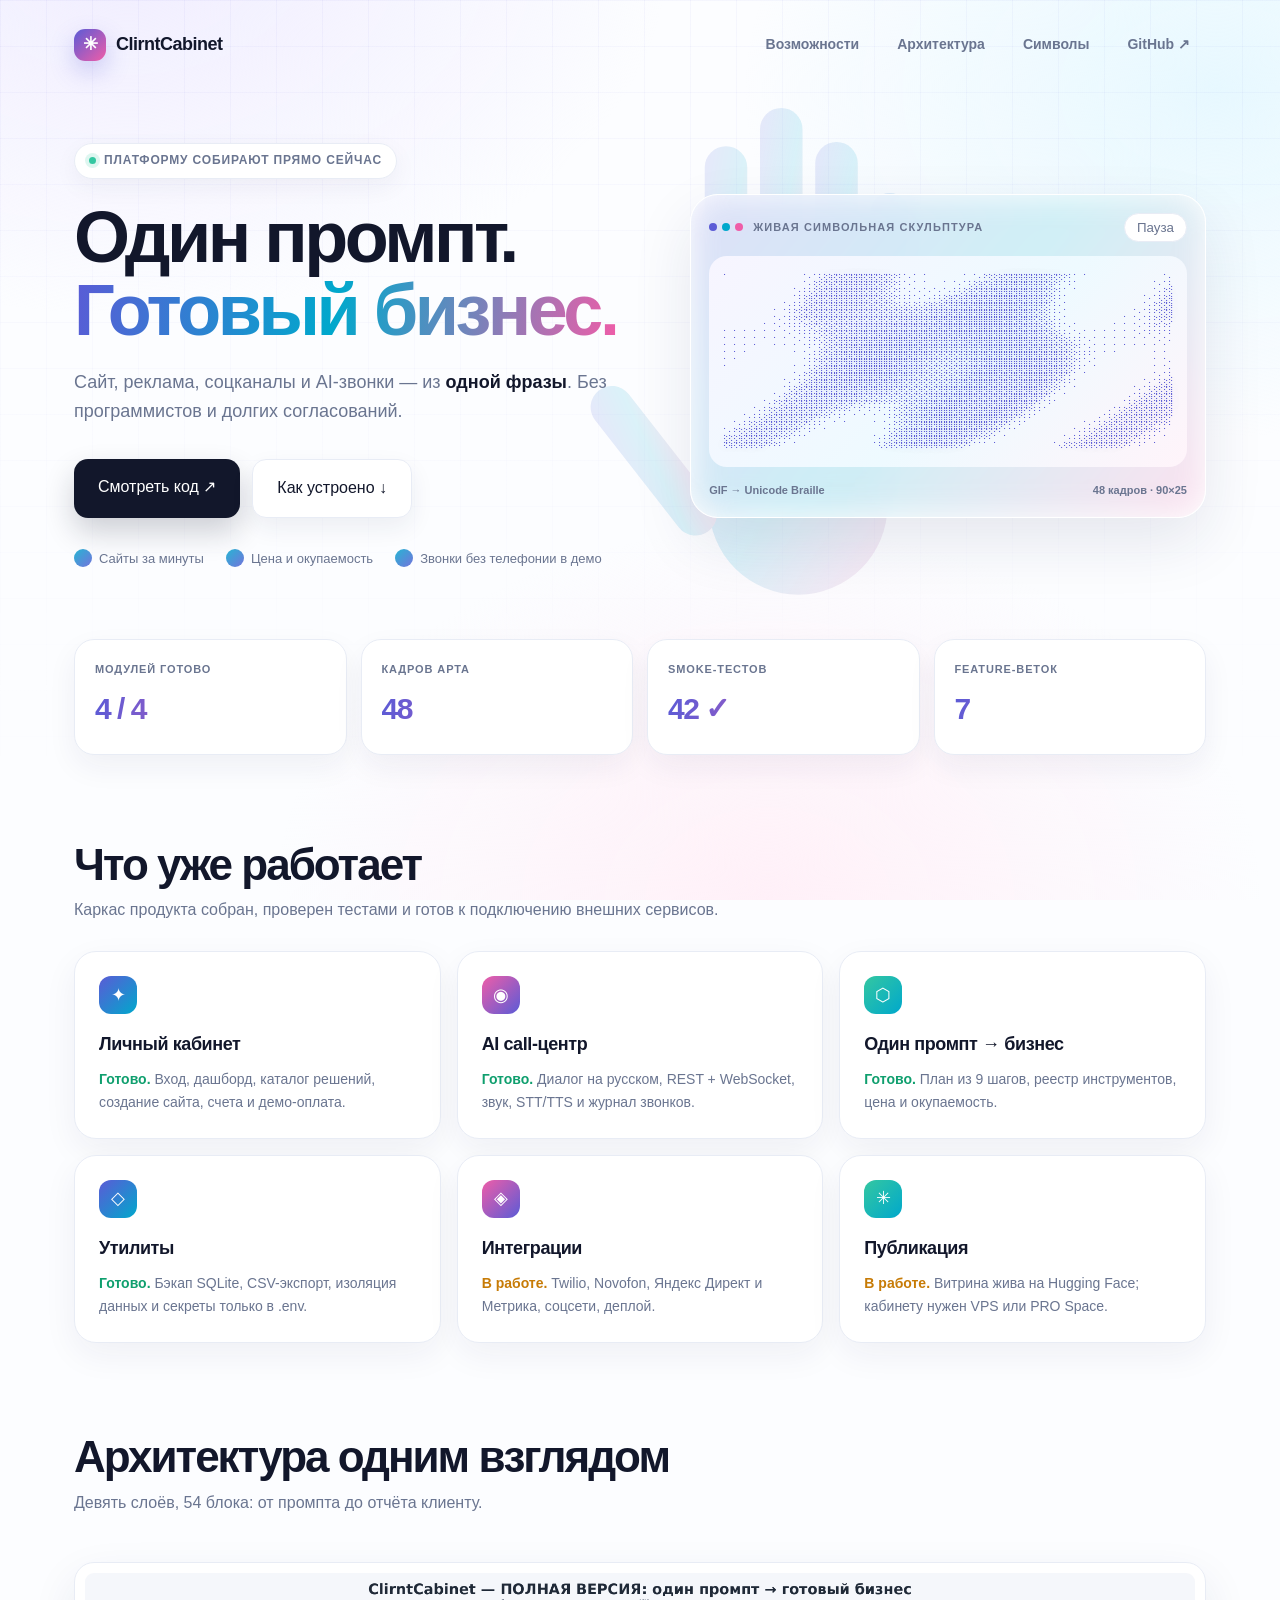
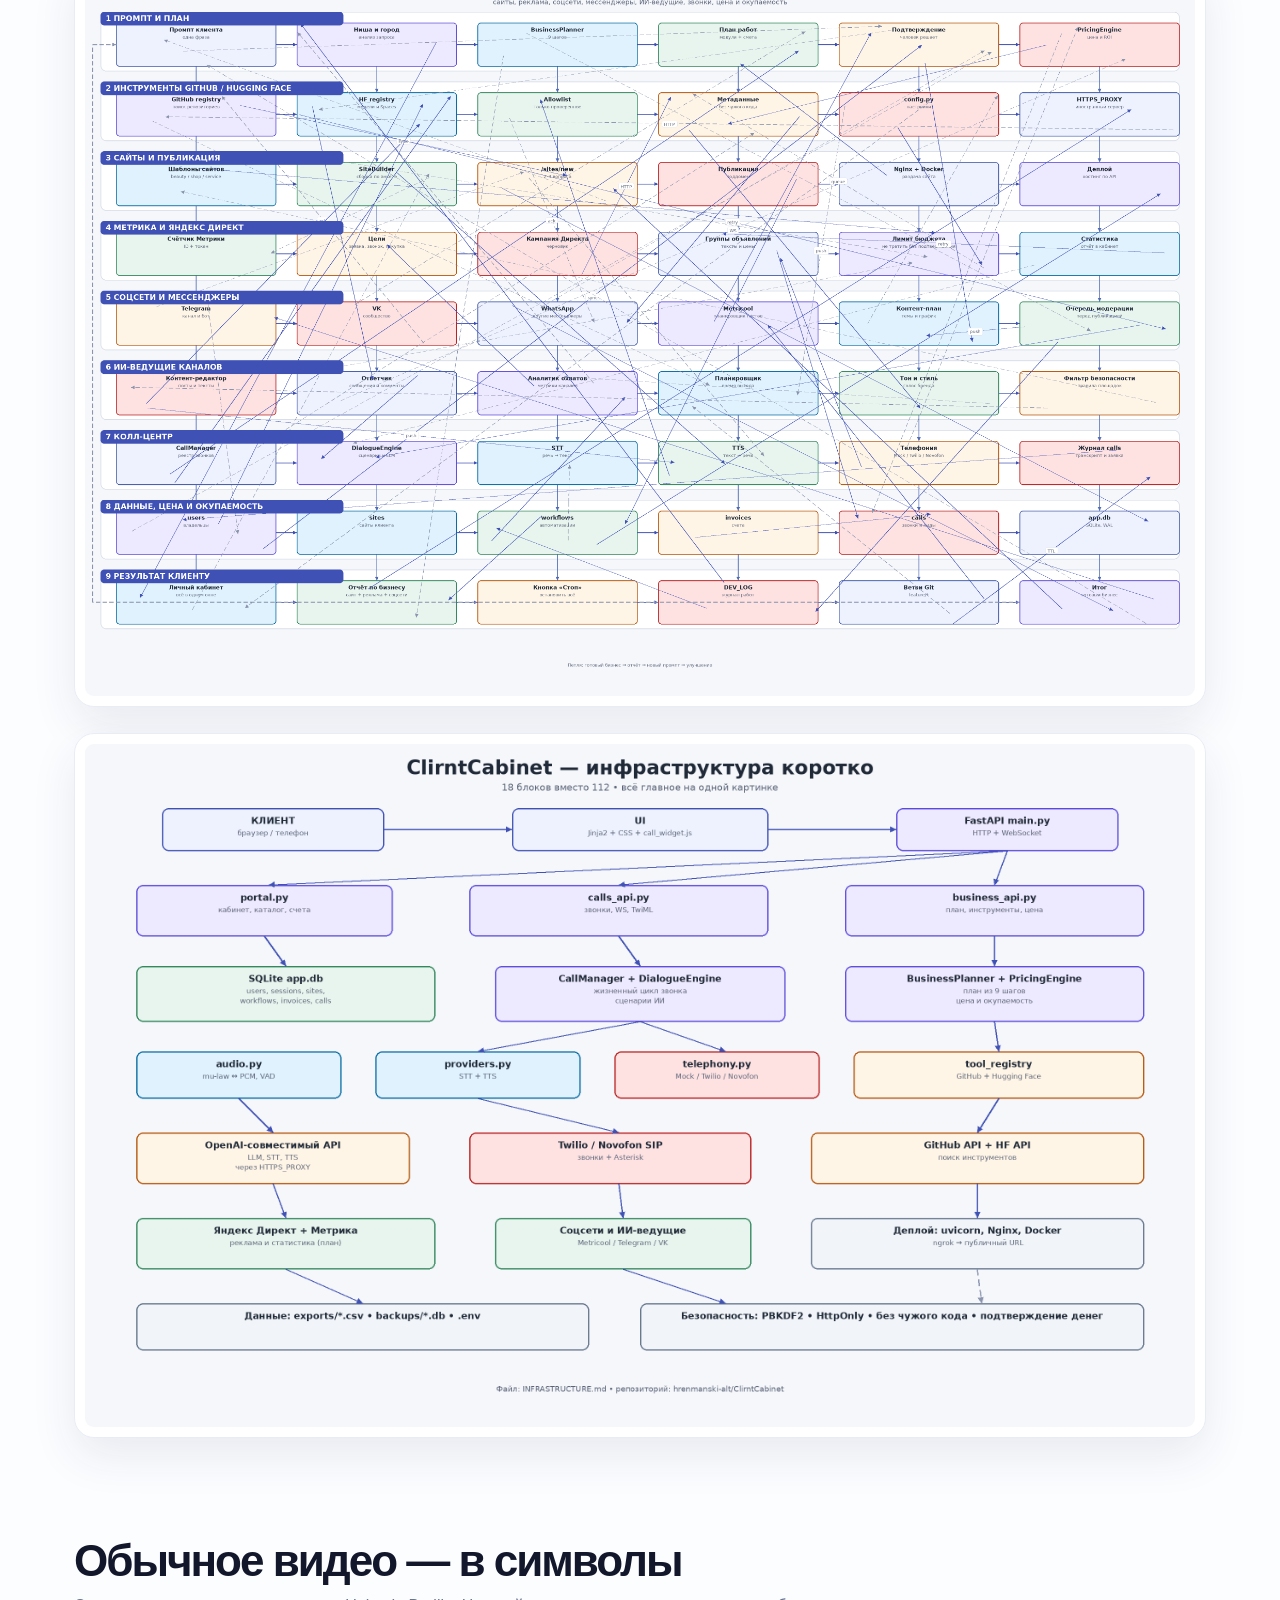
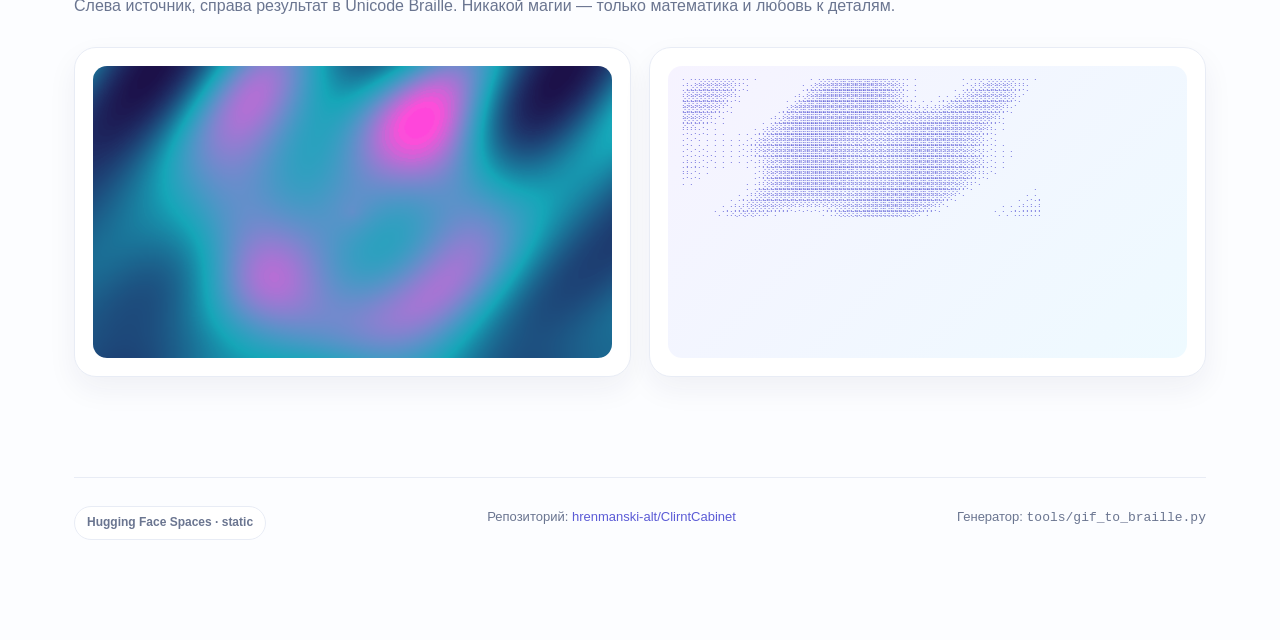
==== commit 4f91a2ee: "Add rotating hand and light white showcase style" ====
--- a/deploy_space/index.html
+++ b/deploy_space/index.html
@@ -6,82 +6,91 @@
 <title>ClirntCabinet — один промпт, готовый бизнес</title>
 <style>
 :root{
-  --ink:#0b1020; --muted:#64708c; --paper:#f7f8fc; --card:#ffffff;
-  --violet:#6d5efc; --cyan:#00d4ff; --pink:#ff4fc8; --lime:#a3e635;
-  --line:#e6e9f2; --shadow:0 22px 60px rgba(35,45,90,.12);
+  --ink:#12172b; --muted:#6a7590; --line:#e8ecf5; --paper:#ffffff;
+  --violet:#5b5bd6; --cyan:#00a8cc; --pink:#ef5da8; --mint:#34c7a1;
+  --shadow:0 24px 60px rgba(31,42,84,.10);
 }
 *{box-sizing:border-box}
 html{scroll-behavior:smooth}
 body{
-  margin:0;color:var(--ink);background:#f5f6fb;
+  margin:0;color:var(--ink);background:#fcfdff;
   font:16px/1.65 Inter,-apple-system,BlinkMacSystemFont,"Segoe UI",Roboto,Arial,sans-serif;
   overflow-x:hidden;
 }
-/* modern ambient background */
-.bg{position:fixed;inset:0;z-index:-2;overflow:hidden}
-.bg i{position:absolute;display:block;border-radius:50%;filter:blur(80px);opacity:.55}
-.bg i:nth-child(1){width:520px;height:520px;background:#b8b0ff;left:-180px;top:-160px}
-.bg i:nth-child(2){width:480px;height:480px;background:#7ee8ff;right:-160px;top:80px}
-.bg i:nth-child(3){width:420px;height:420px;background:#ffb6e6;left:45%;bottom:-220px}
-.bg-grid{position:fixed;inset:0;z-index:-1;pointer-events:none;
-  background-image:linear-gradient(rgba(109,94,252,.045) 1px,transparent 1px),linear-gradient(90deg,rgba(109,94,252,.045) 1px,transparent 1px);
-  background-size:44px 44px;mask-image:linear-gradient(to bottom,black,transparent 85%)}
+/* soft white atmosphere */
+.bg{position:fixed;inset:0;z-index:-3;overflow:hidden;
+  background:radial-gradient(900px 600px at 10% -5%,#f0edff 0%,transparent 60%),
+             radial-gradient(760px 560px at 95% 10%,#e7f8ff 0%,transparent 62%),
+             radial-gradient(820px 620px at 60% 100%,#fff0f8 0%,transparent 60%);
+}
+.bg-grid{position:fixed;inset:0;z-index:-2;pointer-events:none;
+  background-image:linear-gradient(rgba(91,91,214,.045) 1px,transparent 1px),linear-gradient(90deg,rgba(91,91,214,.045) 1px,transparent 1px);
+  background-size:46px 46px;mask-image:linear-gradient(to bottom,#000,transparent 88%)}
+/* rotating hand in the background */
+.hand{position:fixed;z-index:-1;left:62%;top:46%;width:min(58vw,680px);height:min(58vw,680px);
+  transform:translate(-50%,-50%);pointer-events:none;opacity:.13;
+  animation:spin 34s linear infinite;
+}
+.hand svg{width:100%;height:100%;filter:blur(.4px)}
+@keyframes spin{from{transform:translate(-50%,-50%) rotate(0)}to{transform:translate(-50%,-50%) rotate(360deg)}}
+@media(prefers-reduced-motion:reduce){.hand{animation:none}}
+@media(max-width:800px){.hand{left:50%;top:32%;width:90vw;height:90vw;opacity:.10}}
 a{color:var(--violet);text-decoration:none}
 a:hover{color:var(--pink)}
 .wrap{max-width:1180px;margin:auto;padding:0 24px 100px}
 
 /* nav */
 header.nav{display:flex;align-items:center;justify-content:space-between;padding:24px 0 8px}
-.brand{display:flex;align-items:center;gap:10px;font-weight:800;letter-spacing:-.4px;font-size:18px}
-.brand b{width:30px;height:30px;border-radius:10px;background:linear-gradient(135deg,var(--violet),var(--pink));display:grid;place-items:center;color:#fff;box-shadow:0 8px 20px rgba(109,94,252,.35)}
-nav.links{display:flex;gap:8px;align-items:center;flex-wrap:wrap}
-nav.links a{padding:9px 16px;border-radius:999px;color:var(--muted);font-size:14px;font-weight:600}
-nav.links a:hover{background:#fff;color:var(--ink);box-shadow:0 6px 18px rgba(35,45,90,.08)}
+.brand{display:flex;align-items:center;gap:10px;font-weight:850;letter-spacing:-.5px;font-size:18px}
+.brand b{width:32px;height:32px;border-radius:11px;background:linear-gradient(135deg,var(--violet),var(--pink));display:grid;place-items:center;color:#fff;box-shadow:0 10px 24px rgba(91,91,214,.28)}
+nav.links{display:flex;gap:6px;align-items:center;flex-wrap:wrap}
+nav.links a{padding:9px 16px;border-radius:999px;color:var(--muted);font-size:14px;font-weight:650}
+nav.links a:hover{background:#fff;color:var(--ink);box-shadow:0 8px 22px rgba(31,42,84,.08)}
 @media(max-width:700px){nav.links a:nth-child(-n+2){display:none}}
 
 /* hero */
 .hero{display:grid;grid-template-columns:1.05fr .95fr;gap:46px;align-items:center;padding:70px 0 34px}
 @media(max-width:860px){.hero{grid-template-columns:1fr}}
-.eyebrow{display:inline-flex;align-items:center;gap:8px;padding:7px 14px;border-radius:999px;background:#fff;border:1px solid var(--line);color:var(--muted);font-size:12px;font-weight:700;letter-spacing:.08em;text-transform:uppercase;box-shadow:0 8px 24px rgba(35,45,90,.06)}
-.eyebrow i{width:7px;height:7px;border-radius:50%;background:var(--lime);box-shadow:0 0 0 4px rgba(163,230,53,.18)}
+.eyebrow{display:inline-flex;align-items:center;gap:8px;padding:7px 14px;border-radius:999px;background:#fff;border:1px solid var(--line);color:var(--muted);font-size:12px;font-weight:750;letter-spacing:.07em;text-transform:uppercase;box-shadow:0 8px 24px rgba(31,42,84,.05)}
+.eyebrow i{width:7px;height:7px;border-radius:50%;background:var(--mint);box-shadow:0 0 0 4px rgba(52,199,161,.16)}
 h1{font-size:clamp(40px,6.2vw,72px);line-height:1.02;letter-spacing:-3.5px;margin:22px 0 20px;font-weight:850}
-h1 .grad{background:linear-gradient(100deg,var(--violet),var(--cyan) 45%,var(--pink));-webkit-background-clip:text;background-clip:text;color:transparent}
+h1 .grad{background:linear-gradient(100deg,var(--violet),var(--cyan) 48%,var(--pink));-webkit-background-clip:text;background-clip:text;color:transparent}
 .lead{font-size:18px;color:var(--muted);max-width:560px;margin:0}
-.lead strong{color:var(--ink);font-weight:700}
+.lead strong{color:var(--ink);font-weight:750}
 .actions{display:flex;flex-wrap:wrap;gap:12px;margin-top:32px}
-.btn{padding:15px 24px;border-radius:14px;background:var(--ink);color:#fff;font:700 14px/1 inherit;box-shadow:0 14px 30px rgba(11,16,32,.22);transition:.2s}
-.btn:hover{transform:translateY(-2px);box-shadow:0 18px 36px rgba(11,16,32,.28);color:#fff}
-.btn.alt{background:#fff;color:var(--ink);border:1px solid var(--line);box-shadow:0 10px 24px rgba(35,45,90,.08)}
+.btn{padding:15px 24px;border-radius:14px;background:var(--ink);color:#fff;font:700 14px/1 inherit;box-shadow:0 14px 30px rgba(18,23,43,.20);transition:.2s}
+.btn:hover{transform:translateY(-2px);box-shadow:0 18px 36px rgba(18,23,43,.26);color:#fff}
+.btn.alt{background:#fff;color:var(--ink);border:1px solid var(--line);box-shadow:0 10px 24px rgba(31,42,84,.07)}
 .btn.alt:hover{color:var(--violet);border-color:var(--violet)}
 .trust{display:flex;gap:22px;flex-wrap:wrap;margin-top:30px;color:var(--muted);font-size:13px}
 .trust span{display:flex;align-items:center;gap:7px}
 .trust i{width:18px;height:18px;border-radius:50%;background:linear-gradient(135deg,var(--cyan),var(--violet));display:inline-block;opacity:.85}
 
 /* art card */
-.art{position:relative;border-radius:28px;padding:18px;background:linear-gradient(160deg,rgba(255,255,255,.9),rgba(255,255,255,.6));border:1px solid rgba(255,255,255,.9);box-shadow:var(--shadow);backdrop-filter:blur(18px);overflow:hidden}
-.art:before{content:"";position:absolute;inset:-2px;border-radius:30px;background:linear-gradient(120deg,var(--violet),var(--cyan),var(--pink));z-index:-1;opacity:.35;filter:blur(14px)}
+.art{position:relative;border-radius:28px;padding:18px;background:rgba(255,255,255,.86);border:1px solid #fff;box-shadow:var(--shadow);backdrop-filter:blur(18px);overflow:hidden}
+.art:before{content:"";position:absolute;inset:-1px;border-radius:29px;background:linear-gradient(130deg,var(--violet),var(--cyan),var(--pink));z-index:-1;opacity:.18;filter:blur(16px)}
 .art-top{display:flex;align-items:center;gap:10px;margin-bottom:14px}
 .art-top .dots{display:flex;gap:5px}
 .art-top .dots i{width:8px;height:8px;border-radius:50%;background:var(--violet)}
 .art-top .dots i:nth-child(2){background:var(--cyan)}
 .art-top .dots i:nth-child(3){background:var(--pink)}
-.art-top small{color:var(--muted);font-size:11px;font-weight:700;letter-spacing:.1em;text-transform:uppercase}
+.art-top small{color:var(--muted);font-size:11px;font-weight:750;letter-spacing:.1em;text-transform:uppercase}
 .art-top button{margin-left:auto;border:1px solid var(--line);background:#fff;color:var(--muted);border-radius:999px;padding:6px 12px;font:700 11px/1 inherit;cursor:pointer}
 .art-top button:hover{color:var(--violet);border-color:var(--violet)}
 pre#ascii{margin:0;white-space:pre;overflow:hidden;width:100%;
   font:7px/1 ui-monospace,SFMono-Regular,Menlo,Consolas,monospace;letter-spacing:0;
-  color:var(--violet);text-shadow:0 0 14px rgba(109,94,252,.35);
-  background:radial-gradient(120% 100% at 50% 40%,#f4f1ff,#eef9ff 60%,#fff0fb);
+  color:var(--violet);text-shadow:0 0 14px rgba(91,91,214,.25);
+  background:linear-gradient(135deg,#f7f5ff,#eefaff 55%,#fff4fa);
   border-radius:18px;padding:18px 14px;
 }
 @media(max-width:860px){pre#ascii{font-size:4.4px;padding:12px 8px}}
-.art-foot{display:flex;justify-content:space-between;gap:10px;margin-top:14px;color:var(--muted);font-size:11px;font-weight:600}
+.art-foot{display:flex;justify-content:space-between;gap:10px;margin-top:14px;color:var(--muted);font-size:11px;font-weight:650}
 
 /* stats */
 .stats{display:grid;grid-template-columns:repeat(4,1fr);gap:14px;margin:36px 0 86px}
 @media(max-width:700px){.stats{grid-template-columns:repeat(2,1fr)}}
-.stat{background:rgba(255,255,255,.8);border:1px solid rgba(255,255,255,.95);border-radius:20px;padding:20px;box-shadow:0 12px 30px rgba(35,45,90,.07)}
-.stat small{display:block;color:var(--muted);font-size:11px;font-weight:700;letter-spacing:.08em;text-transform:uppercase}
+.stat{background:#fff;border:1px solid var(--line);border-radius:20px;padding:20px;box-shadow:0 12px 30px rgba(31,42,84,.06)}
+.stat small{display:block;color:var(--muted);font-size:11px;font-weight:750;letter-spacing:.08em;text-transform:uppercase}
 .stat b{display:block;font-size:30px;letter-spacing:-1.5px;margin-top:6px;background:linear-gradient(100deg,var(--violet),var(--pink));-webkit-background-clip:text;background-clip:text;color:transparent}
 
 /* sections */
@@ -89,19 +98,19 @@
 h2{font-size:clamp(28px,4vw,44px);letter-spacing:-2px;line-height:1.1;margin:0 0 8px}
 .sub{color:var(--muted);margin:0 0 28px;font-size:16px}
 .grid{display:grid;grid-template-columns:repeat(auto-fit,minmax(280px,1fr));gap:16px}
-.card{background:rgba(255,255,255,.86);border:1px solid var(--line);border-radius:22px;padding:24px;box-shadow:0 12px 34px rgba(35,45,90,.06);transition:.25s}
-.card:hover{transform:translateY(-6px);box-shadow:0 24px 50px rgba(35,45,90,.12)}
+.card{background:#fff;border:1px solid var(--line);border-radius:22px;padding:24px;box-shadow:0 12px 34px rgba(31,42,84,.06);transition:.25s}
+.card:hover{transform:translateY(-6px);box-shadow:0 24px 50px rgba(31,42,84,.11)}
 .icon{width:38px;height:38px;border-radius:12px;display:grid;place-items:center;font-size:18px;color:#fff;background:linear-gradient(135deg,var(--violet),var(--cyan));margin-bottom:16px}
 .card:nth-child(3n+2) .icon{background:linear-gradient(135deg,var(--pink),var(--violet))}
-.card:nth-child(3n) .icon{background:linear-gradient(135deg,var(--lime),var(--cyan))}
+.card:nth-child(3n) .icon{background:linear-gradient(135deg,var(--mint),var(--cyan))}
 .card h3{margin:0 0 8px;font-size:18px;letter-spacing:-.4px}
 .card p{margin:0;color:var(--muted);font-size:14px}
-.ok{color:#16a34a;font-weight:700}.wait{color:#d97706;font-weight:700}
-
-.diagram{width:100%;border-radius:20px;border:1px solid var(--line);background:#fff;padding:10px;margin-top:18px;box-shadow:0 18px 46px rgba(35,45,90,.1)}
+.ok{color:#0f9f6e;font-weight:750}.wait{color:#c77b06;font-weight:750}
+
+.diagram{width:100%;border-radius:20px;border:1px solid var(--line);background:#fff;padding:10px;margin-top:18px;box-shadow:0 18px 46px rgba(31,42,84,.09)}
 .split{display:grid;grid-template-columns:1fr 1fr;gap:18px;align-items:stretch}
 @media(max-width:800px){.split{grid-template-columns:1fr}}
-.panel{background:#fff;border:1px solid var(--line);border-radius:22px;padding:18px;box-shadow:0 12px 30px rgba(35,45,90,.07)}
+.panel{background:#fff;border:1px solid var(--line);border-radius:22px;padding:18px;box-shadow:0 12px 30px rgba(31,42,84,.06)}
 .panel img{width:100%;border-radius:14px;display:block}
 pre.sample{margin:0;white-space:pre;overflow:hidden;font:5.5px/1 monospace;color:var(--violet);background:linear-gradient(135deg,#f6f3ff,#eefaff);border-radius:14px;padding:14px;height:100%;min-height:220px}
 footer{margin-top:100px;padding-top:28px;border-top:1px solid var(--line);color:var(--muted);font-size:13px;display:flex;flex-wrap:wrap;gap:16px;justify-content:space-between}
@@ -109,7 +118,28 @@
 </style>
 </head>
 <body>
-<div class="bg"><i></i><i></i><i></i></div><div class="bg-grid"></div>
+<div class="bg"></div><div class="bg-grid"></div>
+
+<!-- Вращающаяся рука на заднем плане -->
+<div class="hand" aria-hidden="true">
+  <svg viewBox="0 0 220 320" xmlns="http://www.w3.org/2000/svg">
+    <defs>
+      <linearGradient id="handGrad" x1="0" y1="0" x2="1" y2="1">
+        <stop offset="0%" stop-color="#5b5bd6"/>
+        <stop offset="50%" stop-color="#00a8cc"/>
+        <stop offset="100%" stop-color="#ef5da8"/>
+      </linearGradient>
+    </defs>
+    <g fill="url(#handGrad)">
+      <rect x="70" y="125" width="84" height="120" rx="42"/>
+      <rect x="68" y="34" width="20" height="112" rx="10"/>
+      <rect x="94" y="16" width="20" height="130" rx="10"/>
+      <rect x="120" y="32" width="20" height="114" rx="10"/>
+      <rect x="146" y="56" width="18" height="90" rx="9"/>
+      <rect x="34" y="140" width="20" height="84" rx="10" transform="rotate(-38 44 182)"/>
+    </g>
+  </svg>
+</div>
 
 <div class="wrap">
   <header class="nav">
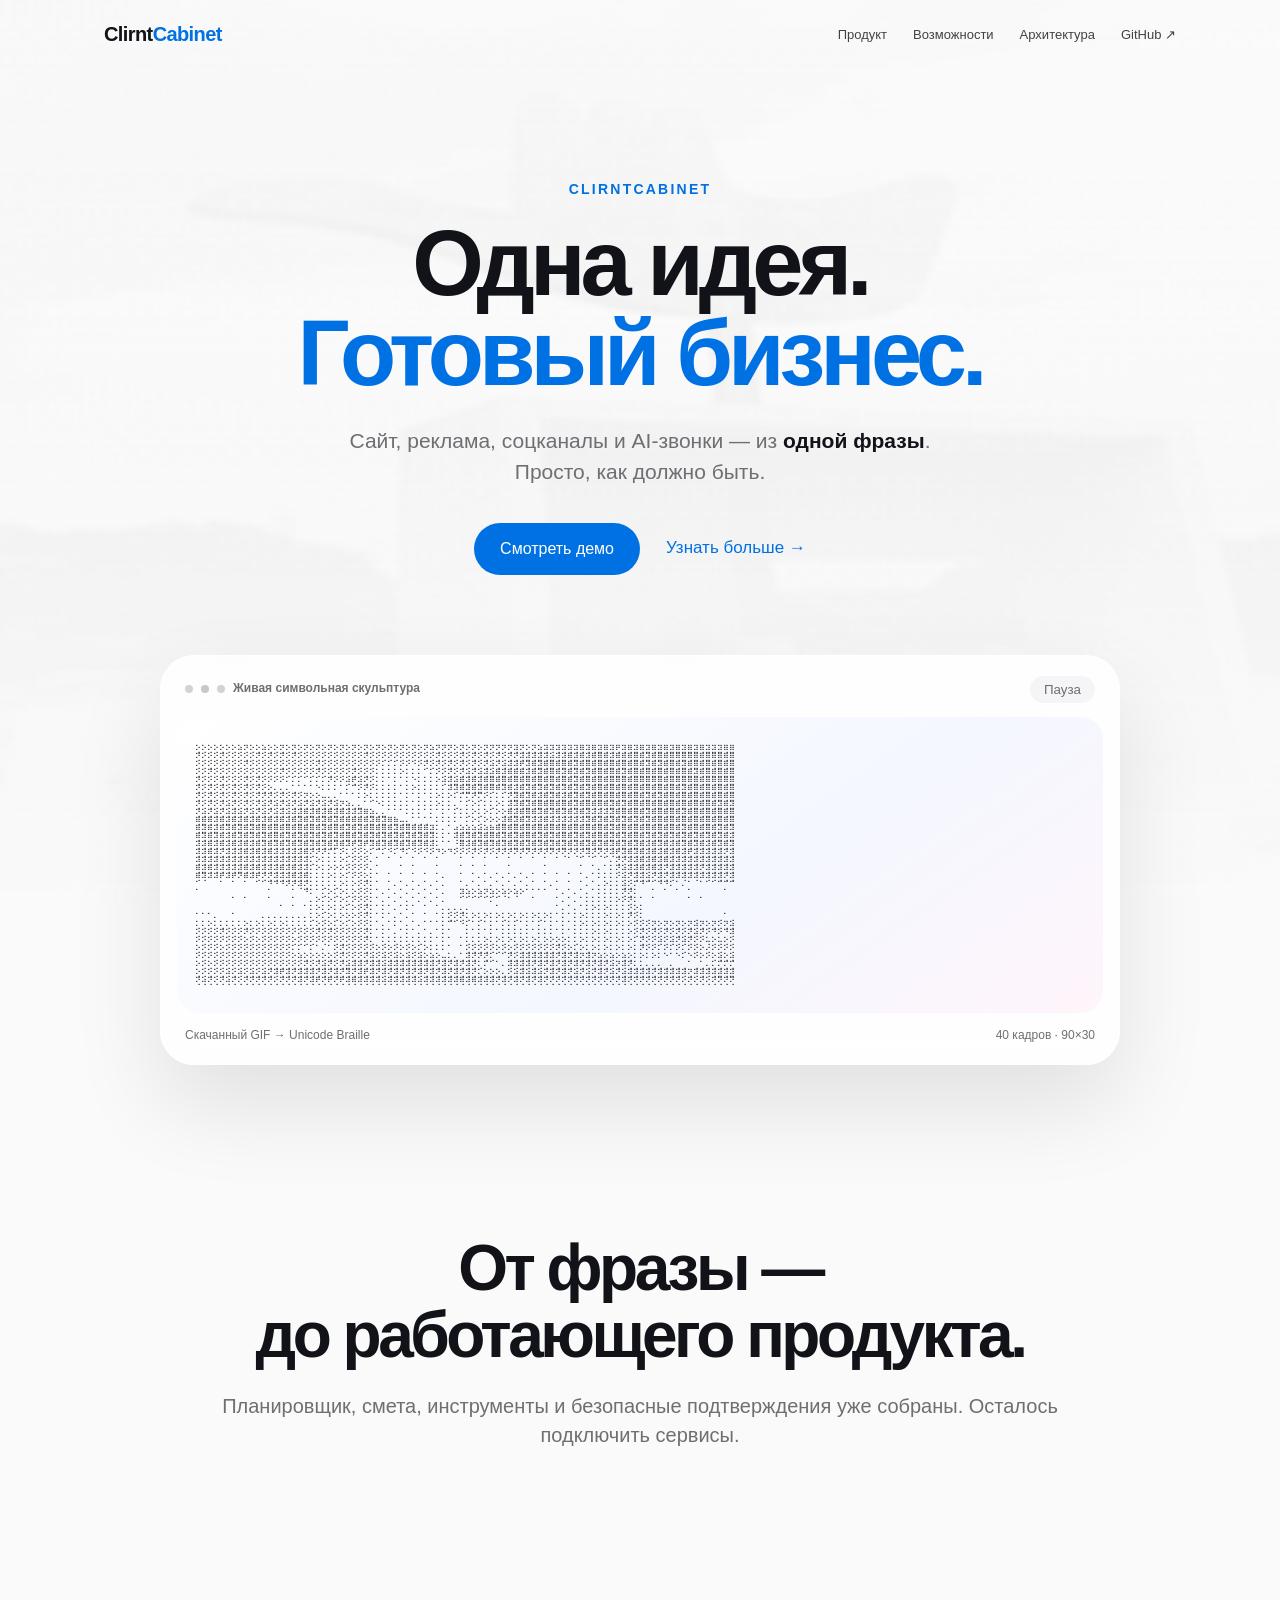
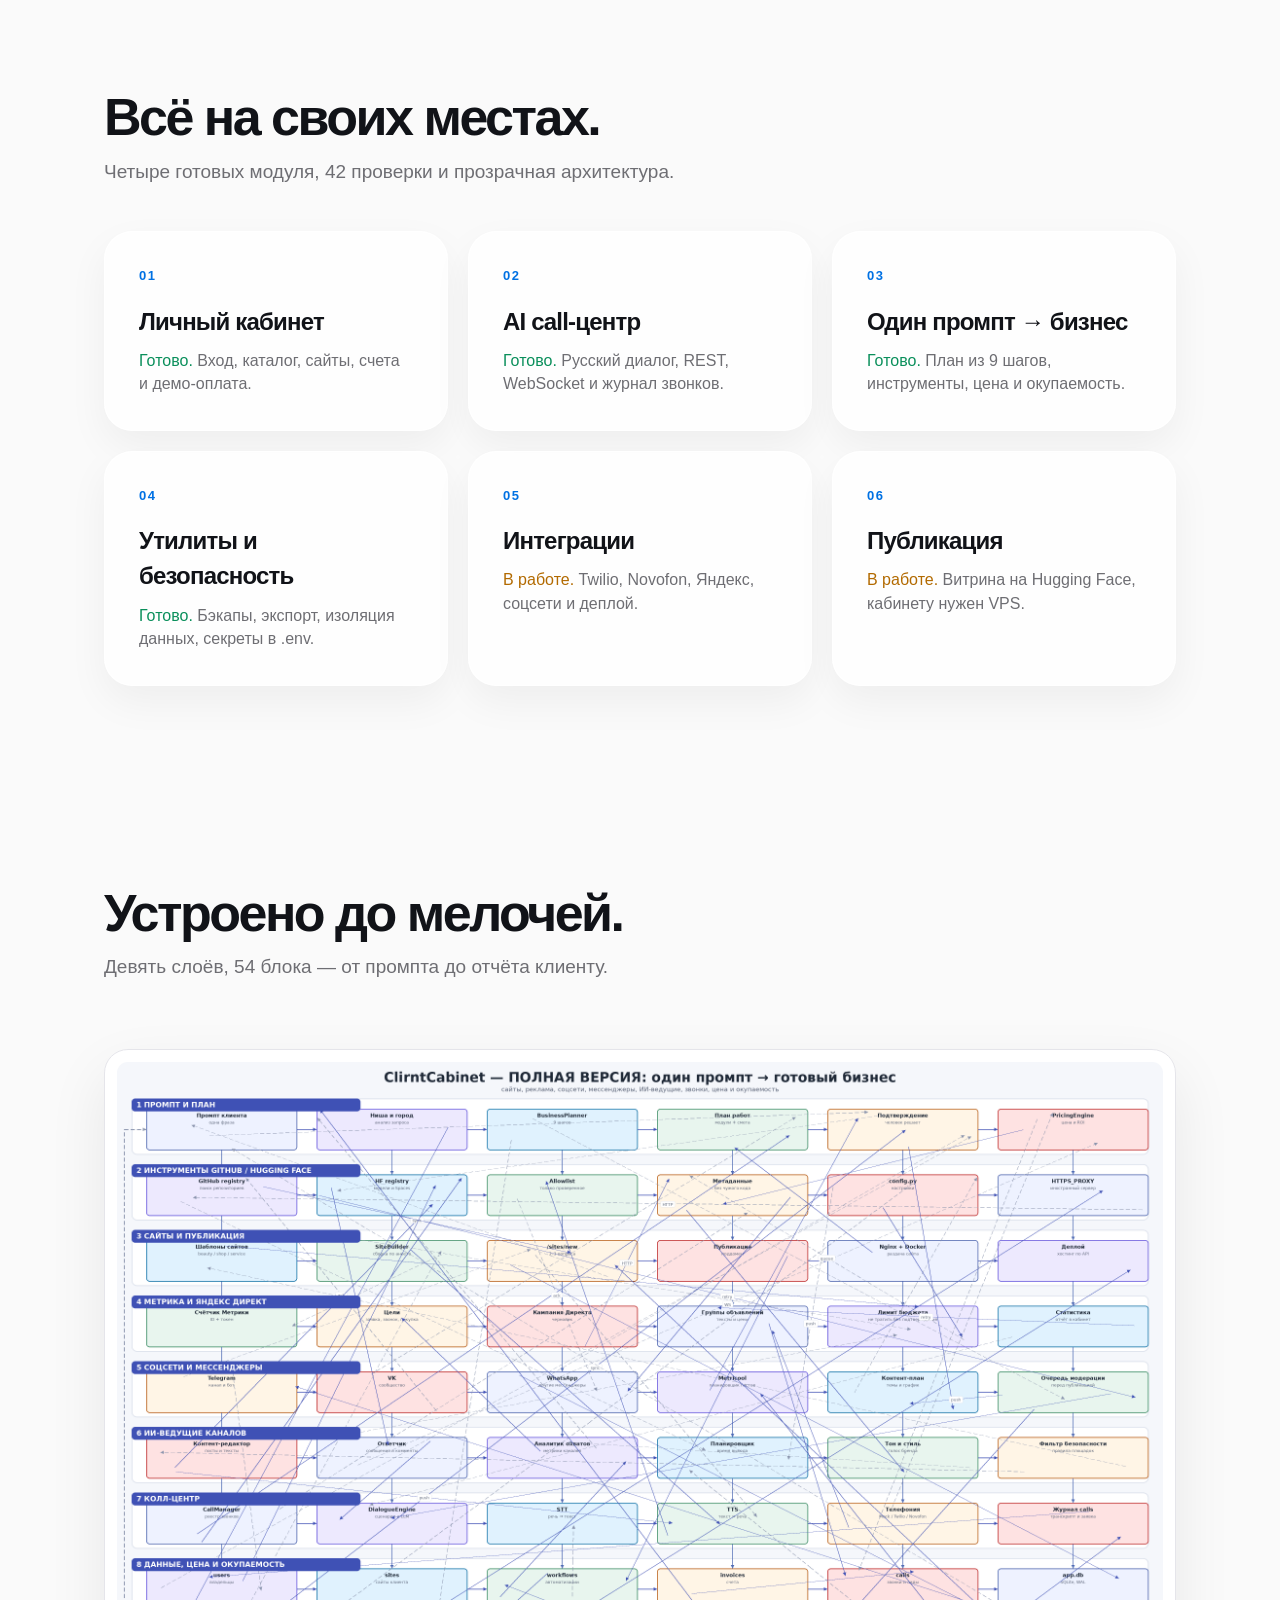
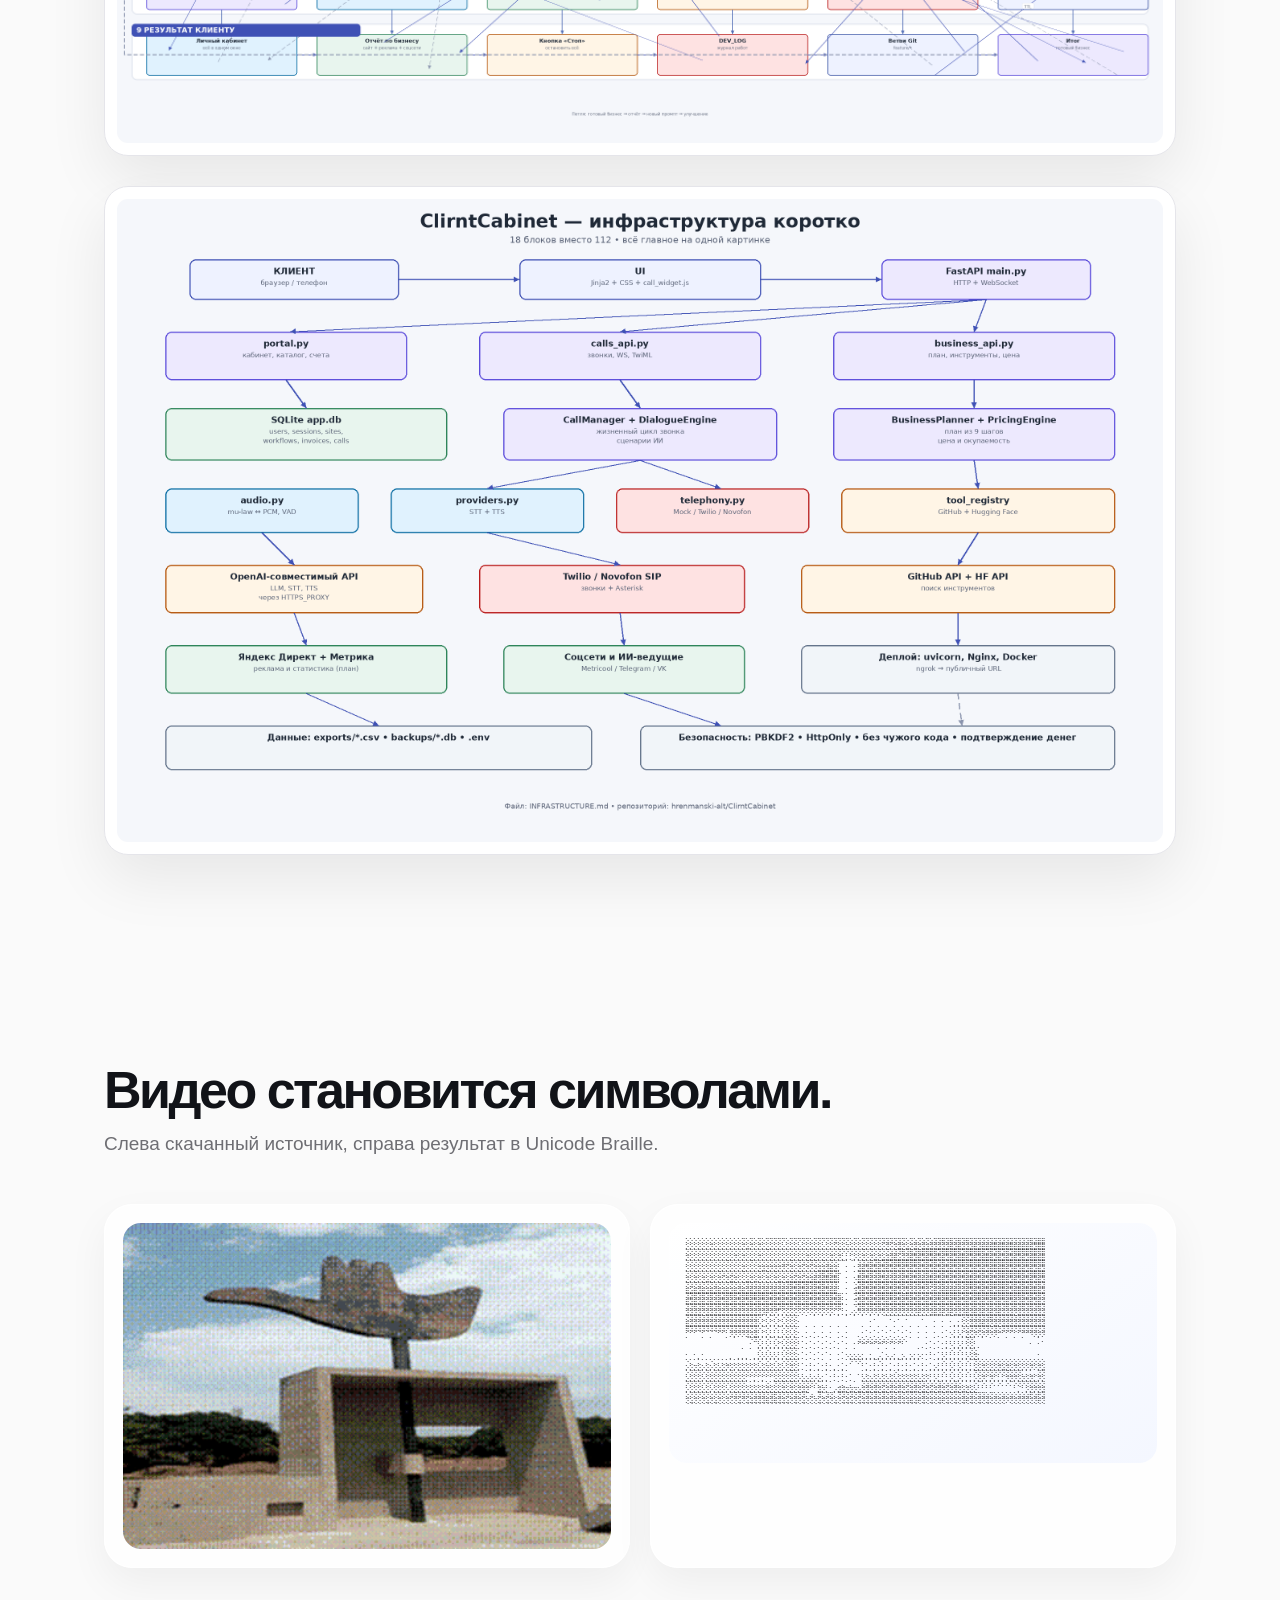
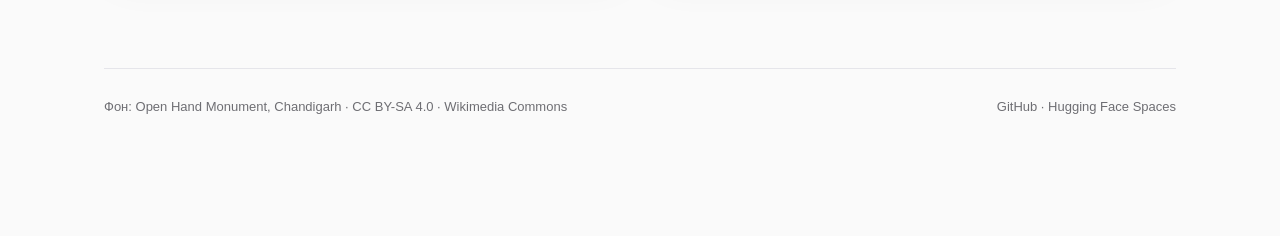
==== commit 5572e082: "Use downloaded rotating hand GIF and Apple-style white showcase" ====
--- a/deploy_space/index.html
+++ b/deploy_space/index.html
@@ -6,239 +6,184 @@
 <title>ClirntCabinet — один промпт, готовый бизнес</title>
 <style>
 :root{
-  --ink:#12172b; --muted:#6a7590; --line:#e8ecf5; --paper:#ffffff;
-  --violet:#5b5bd6; --cyan:#00a8cc; --pink:#ef5da8; --mint:#34c7a1;
-  --shadow:0 24px 60px rgba(31,42,84,.10);
+  --ink:#111318; --muted:#6e6e73; --line:#e5e5ea; --blue:#0071e3;
 }
 *{box-sizing:border-box}
 html{scroll-behavior:smooth}
 body{
-  margin:0;color:var(--ink);background:#fcfdff;
-  font:16px/1.65 Inter,-apple-system,BlinkMacSystemFont,"Segoe UI",Roboto,Arial,sans-serif;
-  overflow-x:hidden;
+  margin:0;color:var(--ink);background:#fafafa;
+  font:17px/1.47 -apple-system,BlinkMacSystemFont,"SF Pro Display","Helvetica Neue",Inter,Arial,sans-serif;
+  -webkit-font-smoothing:antialiased;overflow-x:hidden;
 }
-/* soft white atmosphere */
-.bg{position:fixed;inset:0;z-index:-3;overflow:hidden;
-  background:radial-gradient(900px 600px at 10% -5%,#f0edff 0%,transparent 60%),
-             radial-gradient(760px 560px at 95% 10%,#e7f8ff 0%,transparent 62%),
-             radial-gradient(820px 620px at 60% 100%,#fff0f8 0%,transparent 60%);
+/* скачанный GIF на заднем плане */
+.bg-gif{position:fixed;inset:0;z-index:-3;pointer-events:none;
+  background:url("assets/hand_rotate.gif") center center/cover no-repeat;
+  opacity:.13;filter:grayscale(1) contrast(1.15);
 }
-.bg-grid{position:fixed;inset:0;z-index:-2;pointer-events:none;
-  background-image:linear-gradient(rgba(91,91,214,.045) 1px,transparent 1px),linear-gradient(90deg,rgba(91,91,214,.045) 1px,transparent 1px);
-  background-size:46px 46px;mask-image:linear-gradient(to bottom,#000,transparent 88%)}
-/* rotating hand in the background */
-.hand{position:fixed;z-index:-1;left:62%;top:46%;width:min(58vw,680px);height:min(58vw,680px);
-  transform:translate(-50%,-50%);pointer-events:none;opacity:.13;
-  animation:spin 34s linear infinite;
+.bg-veil{position:fixed;inset:0;z-index:-2;pointer-events:none;
+  background:linear-gradient(180deg,rgba(250,250,250,.86) 0%,rgba(250,250,250,.70) 40%,rgba(250,250,250,.94) 100%);
 }
-.hand svg{width:100%;height:100%;filter:blur(.4px)}
-@keyframes spin{from{transform:translate(-50%,-50%) rotate(0)}to{transform:translate(-50%,-50%) rotate(360deg)}}
-@media(prefers-reduced-motion:reduce){.hand{animation:none}}
-@media(max-width:800px){.hand{left:50%;top:32%;width:90vw;height:90vw;opacity:.10}}
-a{color:var(--violet);text-decoration:none}
-a:hover{color:var(--pink)}
-.wrap{max-width:1180px;margin:auto;padding:0 24px 100px}
+@media(max-width:700px){.bg-gif{opacity:.08}.bg-veil{background:rgba(250,250,250,.88)}}
+a{color:var(--blue);text-decoration:none}
+a:hover{text-decoration:underline}
+.wrap{max-width:1120px;margin:auto;padding:0 24px 120px}
 
-/* nav */
-header.nav{display:flex;align-items:center;justify-content:space-between;padding:24px 0 8px}
-.brand{display:flex;align-items:center;gap:10px;font-weight:850;letter-spacing:-.5px;font-size:18px}
-.brand b{width:32px;height:32px;border-radius:11px;background:linear-gradient(135deg,var(--violet),var(--pink));display:grid;place-items:center;color:#fff;box-shadow:0 10px 24px rgba(91,91,214,.28)}
-nav.links{display:flex;gap:6px;align-items:center;flex-wrap:wrap}
-nav.links a{padding:9px 16px;border-radius:999px;color:var(--muted);font-size:14px;font-weight:650}
-nav.links a:hover{background:#fff;color:var(--ink);box-shadow:0 8px 22px rgba(31,42,84,.08)}
+/* Apple-like nav */
+header.nav{display:flex;align-items:center;justify-content:space-between;padding:20px 0;position:relative;z-index:5}
+.brand{font-size:20px;font-weight:650;letter-spacing:-.6px;color:var(--ink)}
+.brand span{color:var(--blue)}
+nav.links{display:flex;gap:26px;align-items:center;font-size:13px}
+nav.links a{color:#424245}
 @media(max-width:700px){nav.links a:nth-child(-n+2){display:none}}
 
 /* hero */
-.hero{display:grid;grid-template-columns:1.05fr .95fr;gap:46px;align-items:center;padding:70px 0 34px}
-@media(max-width:860px){.hero{grid-template-columns:1fr}}
-.eyebrow{display:inline-flex;align-items:center;gap:8px;padding:7px 14px;border-radius:999px;background:#fff;border:1px solid var(--line);color:var(--muted);font-size:12px;font-weight:750;letter-spacing:.07em;text-transform:uppercase;box-shadow:0 8px 24px rgba(31,42,84,.05)}
-.eyebrow i{width:7px;height:7px;border-radius:50%;background:var(--mint);box-shadow:0 0 0 4px rgba(52,199,161,.16)}
-h1{font-size:clamp(40px,6.2vw,72px);line-height:1.02;letter-spacing:-3.5px;margin:22px 0 20px;font-weight:850}
-h1 .grad{background:linear-gradient(100deg,var(--violet),var(--cyan) 48%,var(--pink));-webkit-background-clip:text;background-clip:text;color:transparent}
-.lead{font-size:18px;color:var(--muted);max-width:560px;margin:0}
-.lead strong{color:var(--ink);font-weight:750}
-.actions{display:flex;flex-wrap:wrap;gap:12px;margin-top:32px}
-.btn{padding:15px 24px;border-radius:14px;background:var(--ink);color:#fff;font:700 14px/1 inherit;box-shadow:0 14px 30px rgba(18,23,43,.20);transition:.2s}
-.btn:hover{transform:translateY(-2px);box-shadow:0 18px 36px rgba(18,23,43,.26);color:#fff}
-.btn.alt{background:#fff;color:var(--ink);border:1px solid var(--line);box-shadow:0 10px 24px rgba(31,42,84,.07)}
-.btn.alt:hover{color:var(--violet);border-color:var(--violet)}
-.trust{display:flex;gap:22px;flex-wrap:wrap;margin-top:30px;color:var(--muted);font-size:13px}
-.trust span{display:flex;align-items:center;gap:7px}
-.trust i{width:18px;height:18px;border-radius:50%;background:linear-gradient(135deg,var(--cyan),var(--violet));display:inline-block;opacity:.85}
+.hero{text-align:center;padding:110px 0 70px}
+.kicker{font-size:14px;font-weight:650;letter-spacing:.16em;text-transform:uppercase;color:var(--blue);margin:0 0 18px}
+h1{font-size:clamp(48px,8vw,92px);line-height:.98;letter-spacing:-5px;margin:0;font-weight:700}
+h1 em{font-style:normal;color:var(--blue)}
+.lead{max-width:650px;margin:28px auto 0;font-size:21px;line-height:1.45;color:var(--muted)}
+.lead strong{color:var(--ink);font-weight:600}
+.cta{display:flex;justify-content:center;align-items:center;gap:26px;flex-wrap:wrap;margin-top:36px}
+.btn{display:inline-block;background:var(--blue);color:#fff;border-radius:980px;padding:14px 26px;font-size:16px;font-weight:500;transition:.2s}
+.btn:hover{background:#0077ed;text-decoration:none;transform:translateY(-1px)}
+.link{font-size:17px}
 
-/* art card */
-.art{position:relative;border-radius:28px;padding:18px;background:rgba(255,255,255,.86);border:1px solid #fff;box-shadow:var(--shadow);backdrop-filter:blur(18px);overflow:hidden}
-.art:before{content:"";position:absolute;inset:-1px;border-radius:29px;background:linear-gradient(130deg,var(--violet),var(--cyan),var(--pink));z-index:-1;opacity:.18;filter:blur(16px)}
-.art-top{display:flex;align-items:center;gap:10px;margin-bottom:14px}
-.art-top .dots{display:flex;gap:5px}
-.art-top .dots i{width:8px;height:8px;border-radius:50%;background:var(--violet)}
-.art-top .dots i:nth-child(2){background:var(--cyan)}
-.art-top .dots i:nth-child(3){background:var(--pink)}
-.art-top small{color:var(--muted);font-size:11px;font-weight:750;letter-spacing:.1em;text-transform:uppercase}
-.art-top button{margin-left:auto;border:1px solid var(--line);background:#fff;color:var(--muted);border-radius:999px;padding:6px 12px;font:700 11px/1 inherit;cursor:pointer}
-.art-top button:hover{color:var(--violet);border-color:var(--violet)}
+/* product stage */
+.stage{padding:10px 0 130px}
+.stage-inner{max-width:960px;margin:auto;border-radius:34px;background:rgba(255,255,255,.82);
+  border:1px solid rgba(255,255,255,.95);box-shadow:0 40px 90px rgba(0,0,0,.10);
+  backdrop-filter:blur(20px);padding:16px;overflow:hidden}
+.stage-top{display:flex;align-items:center;gap:8px;padding:4px 8px 14px;color:var(--muted);font-size:12px;font-weight:600}
+.stage-top i{width:8px;height:8px;border-radius:50%;background:#d2d2d7}
+.stage-top i:nth-child(2){background:#c7c7cc}.stage-top i:nth-child(3){background:#d2d2d7}
+.stage-top button{margin-left:auto;background:#f5f5f7;border:0;border-radius:980px;padding:6px 14px;font:600 12px/1 inherit;color:var(--muted);cursor:pointer}
+.stage-top button:hover{color:var(--blue)}
 pre#ascii{margin:0;white-space:pre;overflow:hidden;width:100%;
-  font:7px/1 ui-monospace,SFMono-Regular,Menlo,Consolas,monospace;letter-spacing:0;
-  color:var(--violet);text-shadow:0 0 14px rgba(91,91,214,.25);
-  background:linear-gradient(135deg,#f7f5ff,#eefaff 55%,#fff4fa);
-  border-radius:18px;padding:18px 14px;
-}
-@media(max-width:860px){pre#ascii{font-size:4.4px;padding:12px 8px}}
-.art-foot{display:flex;justify-content:space-between;gap:10px;margin-top:14px;color:var(--muted);font-size:11px;font-weight:650}
+  font:8px/1 ui-monospace,SFMono-Regular,Menlo,Consolas,monospace;
+  color:#1d1d1f;background:linear-gradient(145deg,#fff,#f4f7ff 60%,#fff5fb);
+  border-radius:22px;padding:28px 18px}
+@media(max-width:860px){pre#ascii{font-size:5px;padding:16px 10px}}
+.stage-foot{display:flex;justify-content:space-between;gap:12px;padding:14px 8px 4px;color:var(--muted);font-size:12px}
 
-/* stats */
-.stats{display:grid;grid-template-columns:repeat(4,1fr);gap:14px;margin:36px 0 86px}
-@media(max-width:700px){.stats{grid-template-columns:repeat(2,1fr)}}
-.stat{background:#fff;border:1px solid var(--line);border-radius:20px;padding:20px;box-shadow:0 12px 30px rgba(31,42,84,.06)}
-.stat small{display:block;color:var(--muted);font-size:11px;font-weight:750;letter-spacing:.08em;text-transform:uppercase}
-.stat b{display:block;font-size:30px;letter-spacing:-1.5px;margin-top:6px;background:linear-gradient(100deg,var(--violet),var(--pink));-webkit-background-clip:text;background-clip:text;color:transparent}
+/* big statement */
+.statement{padding:40px 0 140px;text-align:center;max-width:880px;margin:auto}
+.statement h2{font-size:clamp(34px,5.4vw,64px);line-height:1.05;letter-spacing:-3.5px;margin:0 0 22px;font-weight:700}
+.statement p{font-size:20px;color:var(--muted);margin:0}
 
-/* sections */
-.section{margin-top:90px}
-h2{font-size:clamp(28px,4vw,44px);letter-spacing:-2px;line-height:1.1;margin:0 0 8px}
-.sub{color:var(--muted);margin:0 0 28px;font-size:16px}
-.grid{display:grid;grid-template-columns:repeat(auto-fit,minmax(280px,1fr));gap:16px}
-.card{background:#fff;border:1px solid var(--line);border-radius:22px;padding:24px;box-shadow:0 12px 34px rgba(31,42,84,.06);transition:.25s}
-.card:hover{transform:translateY(-6px);box-shadow:0 24px 50px rgba(31,42,84,.11)}
-.icon{width:38px;height:38px;border-radius:12px;display:grid;place-items:center;font-size:18px;color:#fff;background:linear-gradient(135deg,var(--violet),var(--cyan));margin-bottom:16px}
-.card:nth-child(3n+2) .icon{background:linear-gradient(135deg,var(--pink),var(--violet))}
-.card:nth-child(3n) .icon{background:linear-gradient(135deg,var(--mint),var(--cyan))}
-.card h3{margin:0 0 8px;font-size:18px;letter-spacing:-.4px}
-.card p{margin:0;color:var(--muted);font-size:14px}
-.ok{color:#0f9f6e;font-weight:750}.wait{color:#c77b06;font-weight:750}
+/* features */
+.section{padding:100px 0}
+.section-title{font-size:clamp(30px,4.4vw,52px);line-height:1.06;letter-spacing:-2.5px;margin:0 0 12px;font-weight:700}
+.section-sub{font-size:19px;color:var(--muted);margin:0 0 46px;max-width:680px}
+.grid{display:grid;grid-template-columns:repeat(auto-fit,minmax(280px,1fr));gap:20px}
+.card{background:rgba(255,255,255,.78);border:1px solid rgba(255,255,255,.9);border-radius:28px;padding:34px;box-shadow:0 16px 40px rgba(0,0,0,.05)}
+.card .n{font-size:13px;font-weight:650;letter-spacing:.12em;color:var(--blue)}
+.card h3{font-size:24px;letter-spacing:-.8px;margin:18px 0 10px}
+.card p{color:var(--muted);margin:0;font-size:16px}
+.ok{color:#0a8f5b}.wait{color:#b26a00}
 
-.diagram{width:100%;border-radius:20px;border:1px solid var(--line);background:#fff;padding:10px;margin-top:18px;box-shadow:0 18px 46px rgba(31,42,84,.09)}
-.split{display:grid;grid-template-columns:1fr 1fr;gap:18px;align-items:stretch}
+/* diagrams */
+.diagram{width:100%;border-radius:24px;background:#fff;border:1px solid var(--line);padding:12px;margin-top:22px;box-shadow:0 24px 60px rgba(0,0,0,.08)}
+.split{display:grid;grid-template-columns:1fr 1fr;gap:20px}
 @media(max-width:800px){.split{grid-template-columns:1fr}}
-.panel{background:#fff;border:1px solid var(--line);border-radius:22px;padding:18px;box-shadow:0 12px 30px rgba(31,42,84,.06)}
-.panel img{width:100%;border-radius:14px;display:block}
-pre.sample{margin:0;white-space:pre;overflow:hidden;font:5.5px/1 monospace;color:var(--violet);background:linear-gradient(135deg,#f6f3ff,#eefaff);border-radius:14px;padding:14px;height:100%;min-height:220px}
-footer{margin-top:100px;padding-top:28px;border-top:1px solid var(--line);color:var(--muted);font-size:13px;display:flex;flex-wrap:wrap;gap:16px;justify-content:space-between}
-.pill{display:inline-block;padding:6px 12px;border-radius:999px;background:#fff;border:1px solid var(--line);font-size:12px;font-weight:700;color:var(--muted)}
+.panel{background:rgba(255,255,255,.8);border:1px solid #fff;border-radius:28px;padding:18px;box-shadow:0 16px 40px rgba(0,0,0,.05)}
+.panel img{width:100%;border-radius:18px;display:block}
+pre.sample{margin:0;white-space:pre;overflow:hidden;font:5.5px/1 monospace;color:#1d1d1f;
+  background:linear-gradient(145deg,#fff,#f4f7ff);border-radius:18px;padding:16px;min-height:240px}
+
+footer{border-top:1px solid var(--line);padding-top:28px;color:var(--muted);font-size:13px;display:flex;flex-wrap:wrap;gap:14px;justify-content:space-between}
+footer a{color:var(--muted)}
 </style>
 </head>
 <body>
-<div class="bg"></div><div class="bg-grid"></div>
-
-<!-- Вращающаяся рука на заднем плане -->
-<div class="hand" aria-hidden="true">
-  <svg viewBox="0 0 220 320" xmlns="http://www.w3.org/2000/svg">
-    <defs>
-      <linearGradient id="handGrad" x1="0" y1="0" x2="1" y2="1">
-        <stop offset="0%" stop-color="#5b5bd6"/>
-        <stop offset="50%" stop-color="#00a8cc"/>
-        <stop offset="100%" stop-color="#ef5da8"/>
-      </linearGradient>
-    </defs>
-    <g fill="url(#handGrad)">
-      <rect x="70" y="125" width="84" height="120" rx="42"/>
-      <rect x="68" y="34" width="20" height="112" rx="10"/>
-      <rect x="94" y="16" width="20" height="130" rx="10"/>
-      <rect x="120" y="32" width="20" height="114" rx="10"/>
-      <rect x="146" y="56" width="18" height="90" rx="9"/>
-      <rect x="34" y="140" width="20" height="84" rx="10" transform="rotate(-38 44 182)"/>
-    </g>
-  </svg>
-</div>
+<div class="bg-gif" aria-hidden="true"></div>
+<div class="bg-veil" aria-hidden="true"></div>
 
 <div class="wrap">
   <header class="nav">
-    <div class="brand"><b>✳</b> ClirntCabinet</div>
+    <div class="brand">Clirnt<span>Cabinet</span></div>
     <nav class="links">
+      <a href="#product">Продукт</a>
       <a href="#features">Возможности</a>
       <a href="#scheme">Архитектура</a>
-      <a href="#art">Символы</a>
       <a href="https://github.com/hrenmanski-alt/ClirntCabinet">GitHub ↗</a>
     </nav>
   </header>
 
   <main class="hero">
-    <div>
-      <span class="eyebrow"><i></i> Платформу собирают прямо сейчас</span>
-      <h1>Один промпт.<br><span class="grad">Готовый бизнес.</span></h1>
-      <p class="lead">Сайт, реклама, соцканалы и AI-звонки — из <strong>одной фразы</strong>. Без программистов и долгих согласований.</p>
-      <div class="actions">
-        <a class="btn" href="https://github.com/hrenmanski-alt/ClirntCabinet">Смотреть код ↗</a>
-        <a class="btn alt" href="#scheme">Как устроено ↓</a>
-      </div>
-      <div class="trust">
-        <span><i></i> Сайты за минуты</span><span><i></i> Цена и окупаемость</span><span><i></i> Звонки без телефонии в демо</span>
-      </div>
-    </div>
-
-    <div class="art">
-      <div class="art-top">
-        <div class="dots"><i></i><i></i><i></i></div>
-        <small>Живая символьная скульптура</small>
-        <button id="toggle" type="button">Пауза</button>
-      </div>
-      <pre id="ascii">Загрузка символов…</pre>
-      <div class="art-foot"><span>GIF → Unicode Braille</span><span>48 кадров · 90×25</span></div>
+    <p class="kicker">ClirntCabinet</p>
+    <h1>Одна идея.<br><em>Готовый бизнес.</em></h1>
+    <p class="lead">Сайт, реклама, соцканалы и AI-звонки — из <strong>одной фразы</strong>. Просто, как должно быть.</p>
+    <div class="cta">
+      <a class="btn" href="https://github.com/hrenmanski-alt/ClirntCabinet">Смотреть демо</a>
+      <a class="link" href="#product">Узнать больше →</a>
     </div>
   </main>
 
-  <section class="stats">
-    <div class="stat"><small>Модулей готово</small><b>4 / 4</b></div>
-    <div class="stat"><small>Кадров арта</small><b>48</b></div>
-    <div class="stat"><small>Smoke-тестов</small><b>42 ✓</b></div>
-    <div class="stat"><small>Feature-веток</small><b>7</b></div>
+  <section class="stage" id="product">
+    <div class="stage-inner">
+      <div class="stage-top"><i></i><i></i><i></i> Живая символьная скульптура <button id="toggle" type="button">Пауза</button></div>
+      <pre id="ascii">Загрузка…</pre>
+      <div class="stage-foot"><span>Скачанный GIF → Unicode Braille</span><span>40 кадров · 90×30</span></div>
+    </div>
   </section>
 
-  <section id="features">
-    <h2>Что уже <span class="grad">работает</span></h2>
-    <p class="sub">Каркас продукта собран, проверен тестами и готов к подключению внешних сервисов.</p>
+  <section class="statement">
+    <h2>От фразы —<br>до работающего продукта.</h2>
+    <p>Планировщик, смета, инструменты и безопасные подтверждения уже собраны. Осталось подключить сервисы.</p>
+  </section>
+
+  <section class="section" id="features">
+    <h2 class="section-title">Всё на своих местах.</h2>
+    <p class="section-sub">Четыре готовых модуля, 42 проверки и прозрачная архитектура.</p>
     <div class="grid">
-      <div class="card"><div class="icon">✦</div><h3>Личный кабинет</h3><p><span class="ok">Готово.</span> Вход, дашборд, каталог решений, создание сайта, счета и демо-оплата.</p></div>
-      <div class="card"><div class="icon">◉</div><h3>AI call-центр</h3><p><span class="ok">Готово.</span> Диалог на русском, REST + WebSocket, звук, STT/TTS и журнал звонков.</p></div>
-      <div class="card"><div class="icon">⬡</div><h3>Один промпт → бизнес</h3><p><span class="ok">Готово.</span> План из 9 шагов, реестр инструментов, цена и окупаемость.</p></div>
-      <div class="card"><div class="icon">◇</div><h3>Утилиты</h3><p><span class="ok">Готово.</span> Бэкап SQLite, CSV-экспорт, изоляция данных и секреты только в .env.</p></div>
-      <div class="card"><div class="icon">◈</div><h3>Интеграции</h3><p><span class="wait">В работе.</span> Twilio, Novofon, Яндекс Директ и Метрика, соцсети, деплой.</p></div>
-      <div class="card"><div class="icon">✳</div><h3>Публикация</h3><p><span class="wait">В работе.</span> Витрина жива на Hugging Face; кабинету нужен VPS или PRO Space.</p></div>
+      <div class="card"><div class="n">01</div><h3>Личный кабинет</h3><p><span class="ok">Готово.</span> Вход, каталог, сайты, счета и демо-оплата.</p></div>
+      <div class="card"><div class="n">02</div><h3>AI call-центр</h3><p><span class="ok">Готово.</span> Русский диалог, REST, WebSocket и журнал звонков.</p></div>
+      <div class="card"><div class="n">03</div><h3>Один промпт → бизнес</h3><p><span class="ok">Готово.</span> План из 9 шагов, инструменты, цена и окупаемость.</p></div>
+      <div class="card"><div class="n">04</div><h3>Утилиты и безопасность</h3><p><span class="ok">Готово.</span> Бэкапы, экспорт, изоляция данных, секреты в .env.</p></div>
+      <div class="card"><div class="n">05</div><h3>Интеграции</h3><p><span class="wait">В работе.</span> Twilio, Novofon, Яндекс, соцсети и деплой.</p></div>
+      <div class="card"><div class="n">06</div><h3>Публикация</h3><p><span class="wait">В работе.</span> Витрина на Hugging Face, кабинету нужен VPS.</p></div>
     </div>
   </section>
 
   <section class="section" id="scheme">
-    <h2>Архитектура одним <span class="grad">взглядом</span></h2>
-    <p class="sub">Девять слоёв, 54 блока: от промпта до отчёта клиенту.</p>
+    <h2 class="section-title">Устроено до мелочей.</h2>
+    <p class="section-sub">Девять слоёв, 54 блока — от промпта до отчёта клиенту.</p>
     <img class="diagram" src="assets/business_full.png" alt="Полная схема бизнес-конвейера">
     <img class="diagram" src="assets/infrastructure_short.png" alt="Короткая схема инфраструктуры">
   </section>
 
-  <section class="section" id="art">
-    <h2>Обычное видео — <span class="grad">в символы</span></h2>
-    <p class="sub">Слева источник, справа результат в Unicode Braille. Никакой магии — только математика и любовь к деталям.</p>
+  <section class="section">
+    <h2 class="section-title">Видео становится символами.</h2>
+    <p class="section-sub">Слева скачанный источник, справа результат в Unicode Braille.</p>
     <div class="split">
-      <div class="panel"><img src="assets/neon_flow.gif" alt="Абстрактная неоновая волна — исходный GIF"></div>
+      <div class="panel"><img src="assets/hand_rotate.gif" alt="Вращающаяся ладонь — скачанный GIF"></div>
       <div class="panel"><pre class="sample" id="sample">…</pre></div>
     </div>
   </section>
 
   <footer>
-    <span class="pill">Hugging Face Spaces · static</span>
-    <span>Репозиторий: <a href="https://github.com/hrenmanski-alt/ClirntCabinet">hrenmanski-alt/ClirntCabinet</a></span>
-    <span>Генератор: <code>tools/gif_to_braille.py</code></span>
+    <span>Фон: <a href="https://commons.wikimedia.org/wiki/File:Open_Hand_Monument,_rotating_in_the_wind,_May_2017.gif">Open Hand Monument, Chandigarh</a> · CC BY-SA 4.0 · Wikimedia Commons</span>
+    <span><a href="https://github.com/hrenmanski-alt/ClirntCabinet">GitHub</a> · Hugging Face Spaces</span>
   </footer>
 </div>
 
 <script src="ascii_frames.js"></script>
 <script>
 (function(){
-  const frames = window.ASCII_FRAMES || [];
-  const out = document.getElementById('ascii');
-  const sample = document.getElementById('sample');
-  const toggle = document.getElementById('toggle');
-  let i = 0, timer = null;
+  const frames=window.ASCII_FRAMES||[];
+  const out=document.getElementById('ascii'), sample=document.getElementById('sample'), toggle=document.getElementById('toggle');
+  let i=0,timer=null;
   function draw(){
-    if(!frames.length) return;
-    out.textContent = frames[i];
-    if(sample && i % 6 === 0) sample.textContent = frames[i];
-    i = (i + 1) % frames.length;
+    if(!frames.length)return;
+    out.textContent=frames[i];
+    if(sample&&i%6===0)sample.textContent=frames[i];
+    i=(i+1)%frames.length;
   }
-  function play(){ if(!timer) timer = setInterval(draw, 85); toggle.textContent = 'Пауза'; }
-  function pause(){ clearInterval(timer); timer = null; toggle.textContent = 'Играть'; }
-  toggle.addEventListener('click', function(){ timer ? pause() : play(); });
-  document.addEventListener('keydown', function(e){ if(e.code === 'Space'){ e.preventDefault(); timer ? pause() : play(); } });
-  if(frames.length){ draw(); play(); }
+  function play(){if(!timer)timer=setInterval(draw,85);toggle.textContent='Пауза';}
+  function pause(){clearInterval(timer);timer=null;toggle.textContent='Играть';}
+  toggle.addEventListener('click',()=>timer?pause():play());
+  document.addEventListener('keydown',e=>{if(e.code==='Space'){e.preventDefault();timer?pause():play();}});
+  if(frames.length){draw();play();}
 })();
 </script>
 </body>
